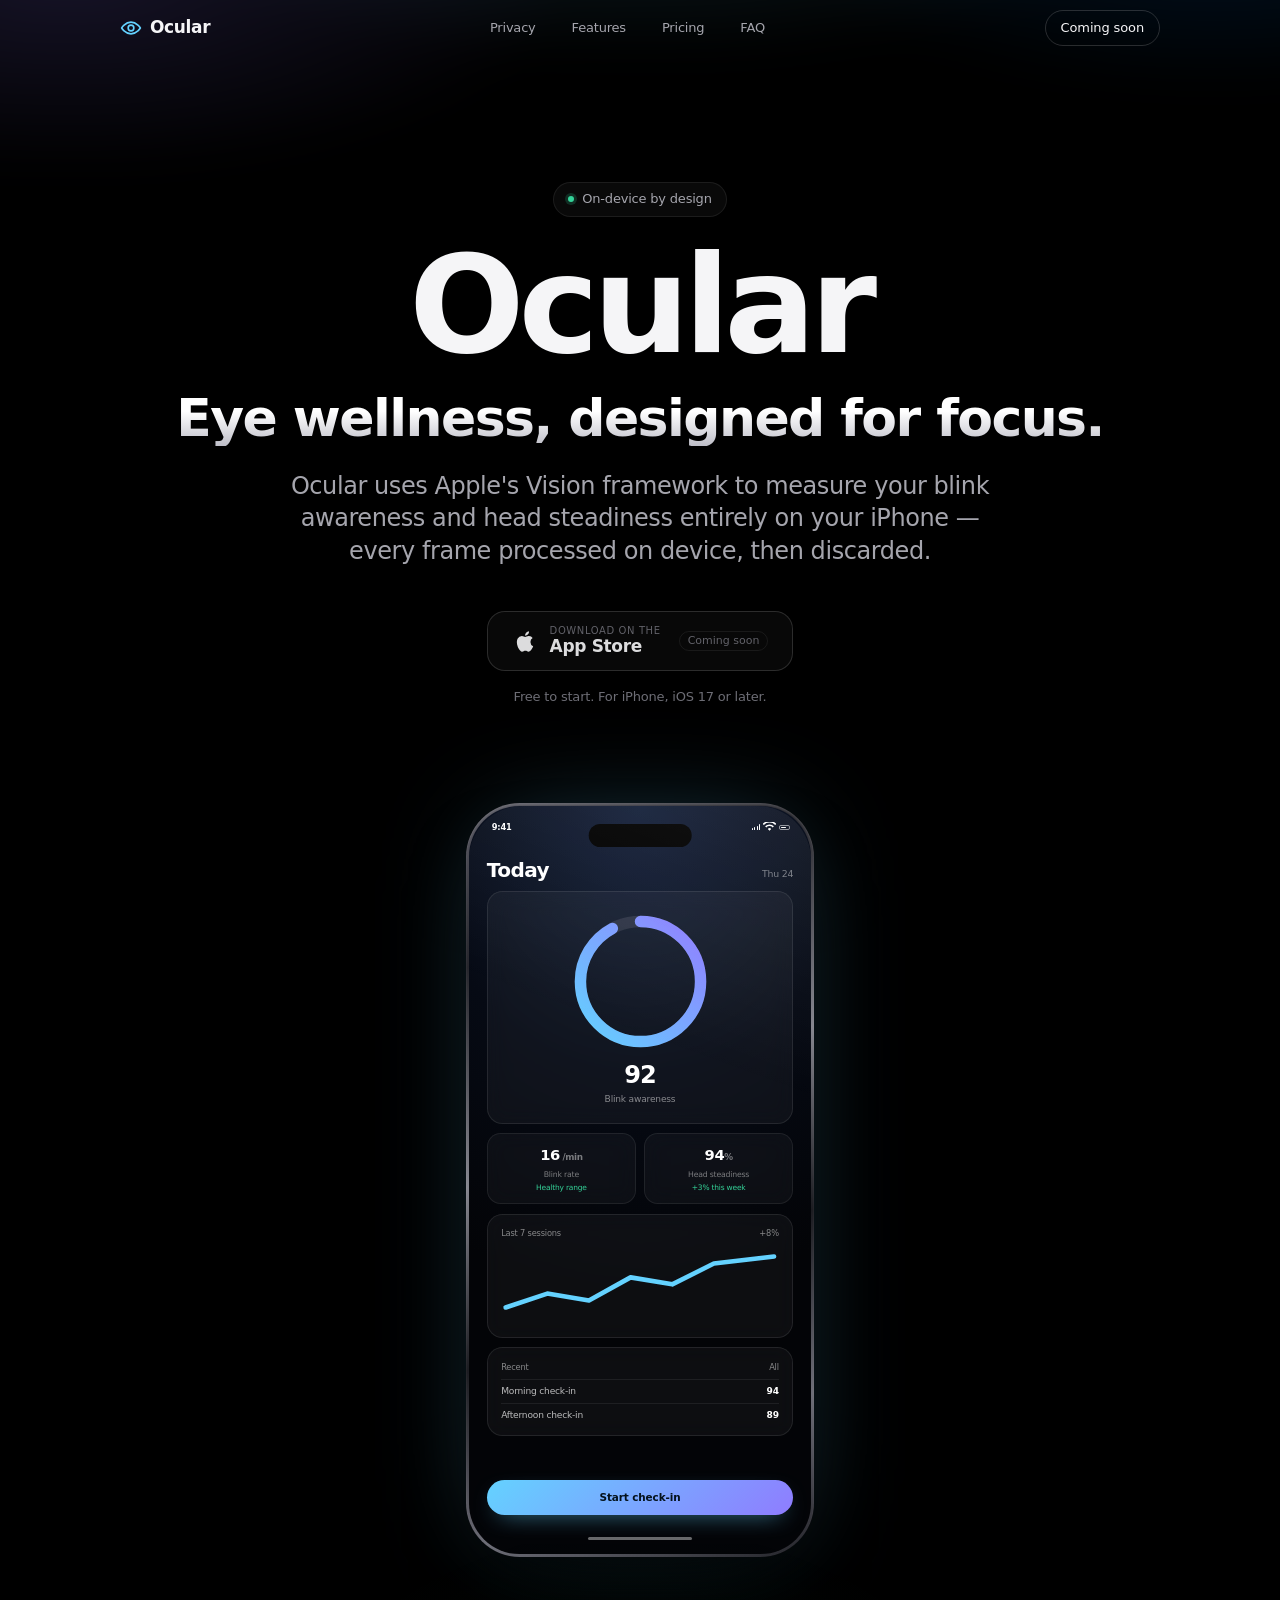
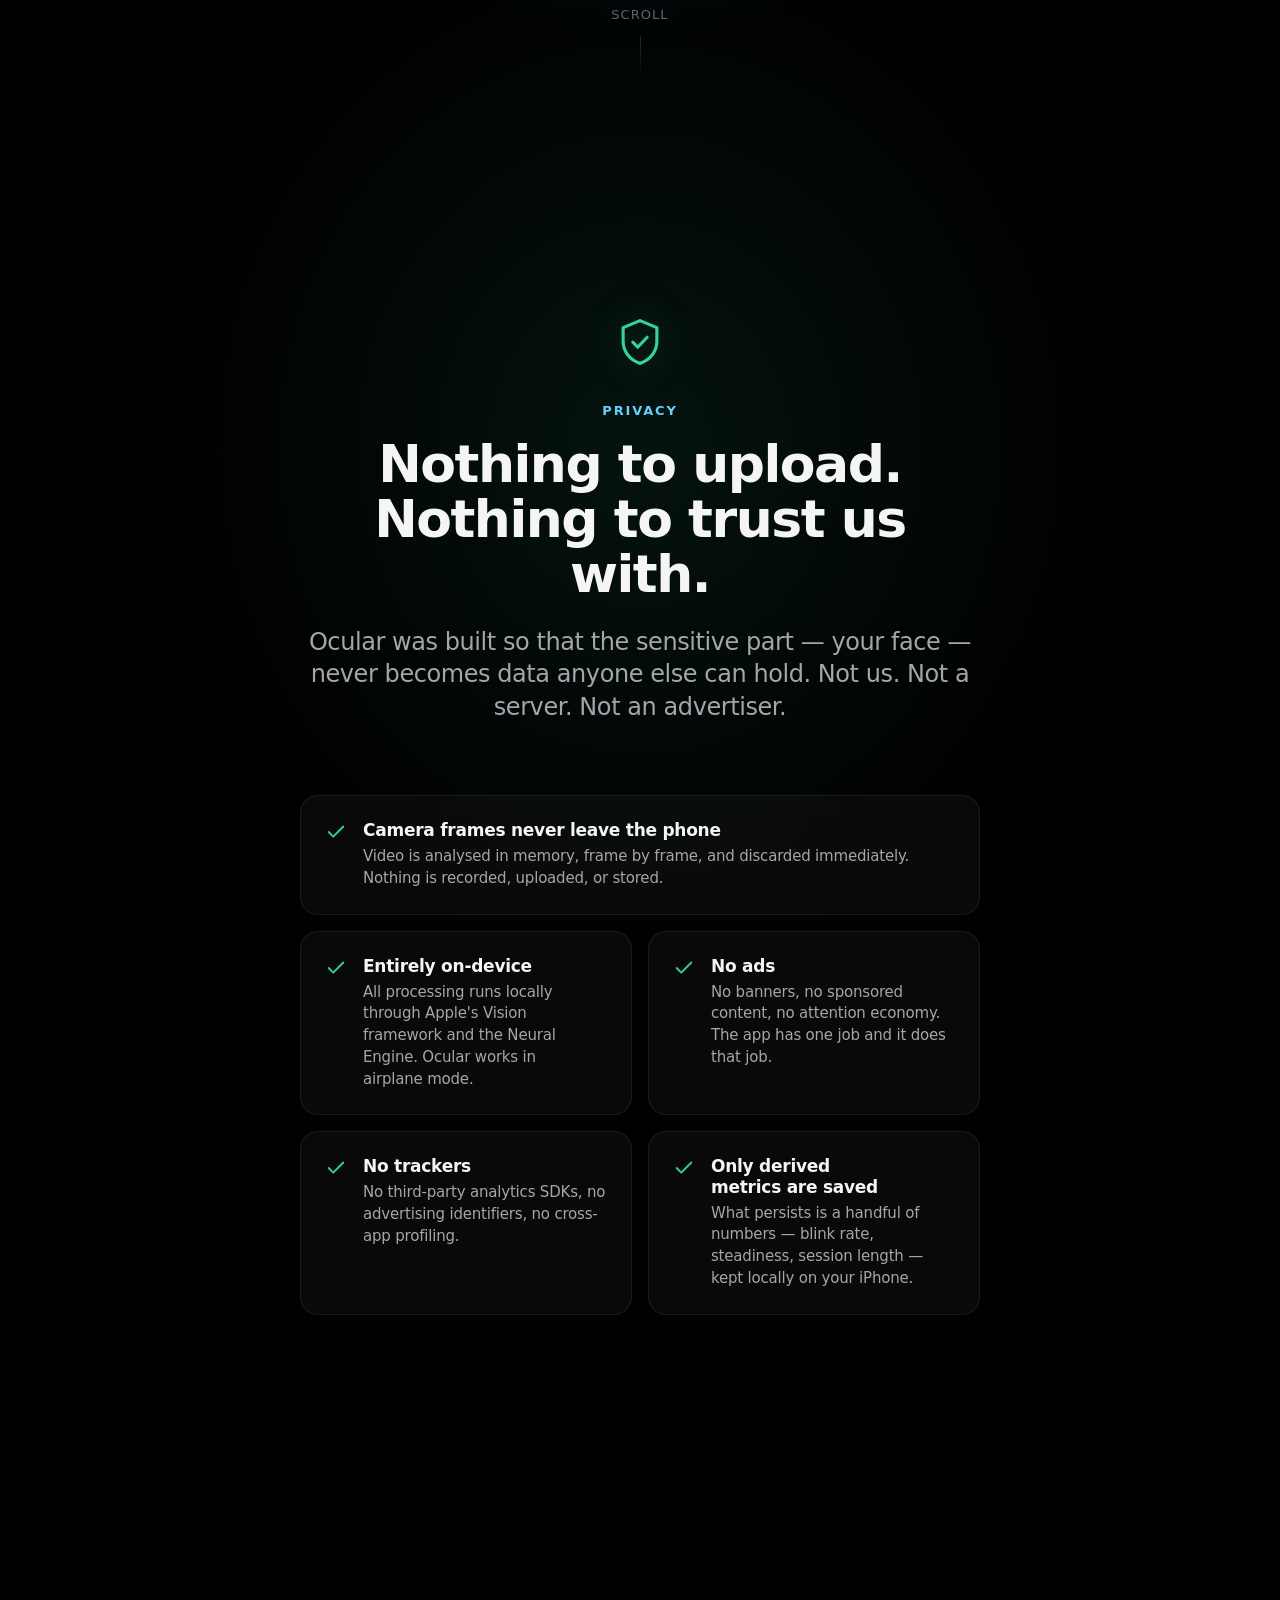
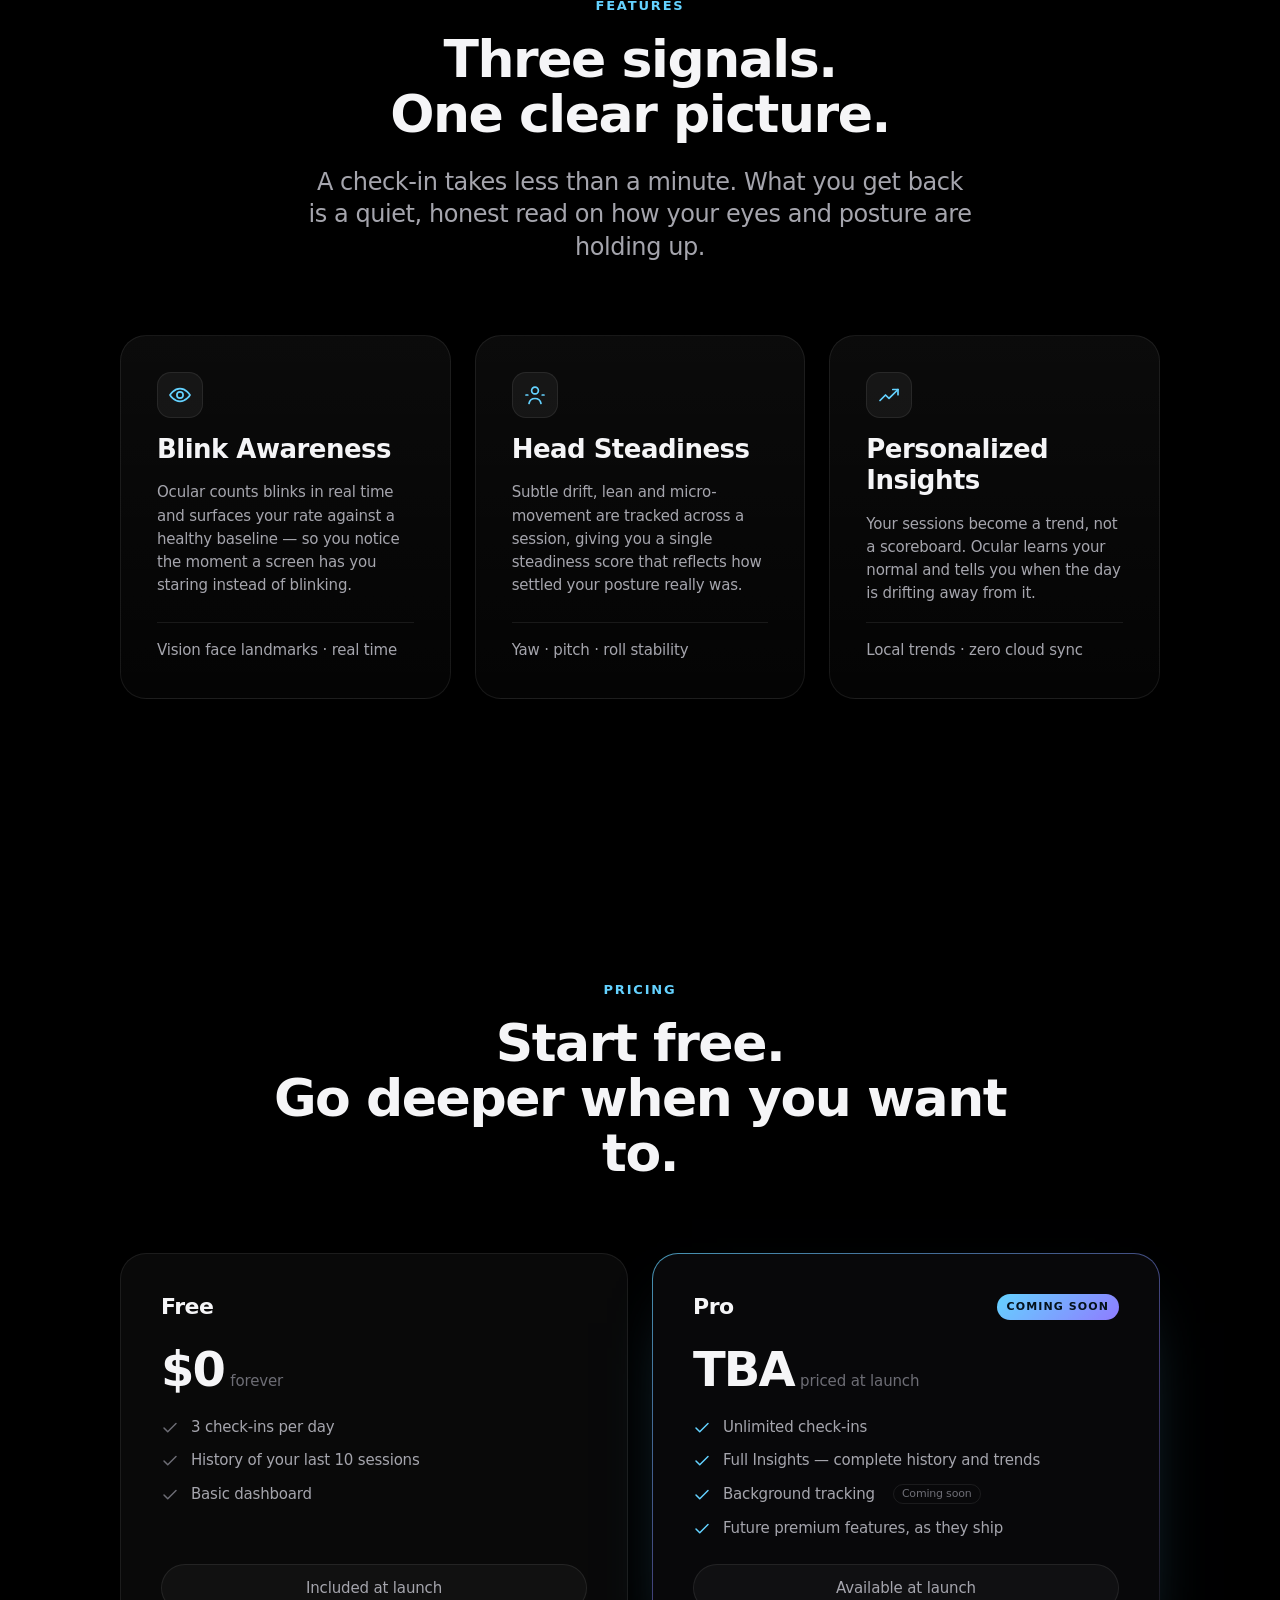
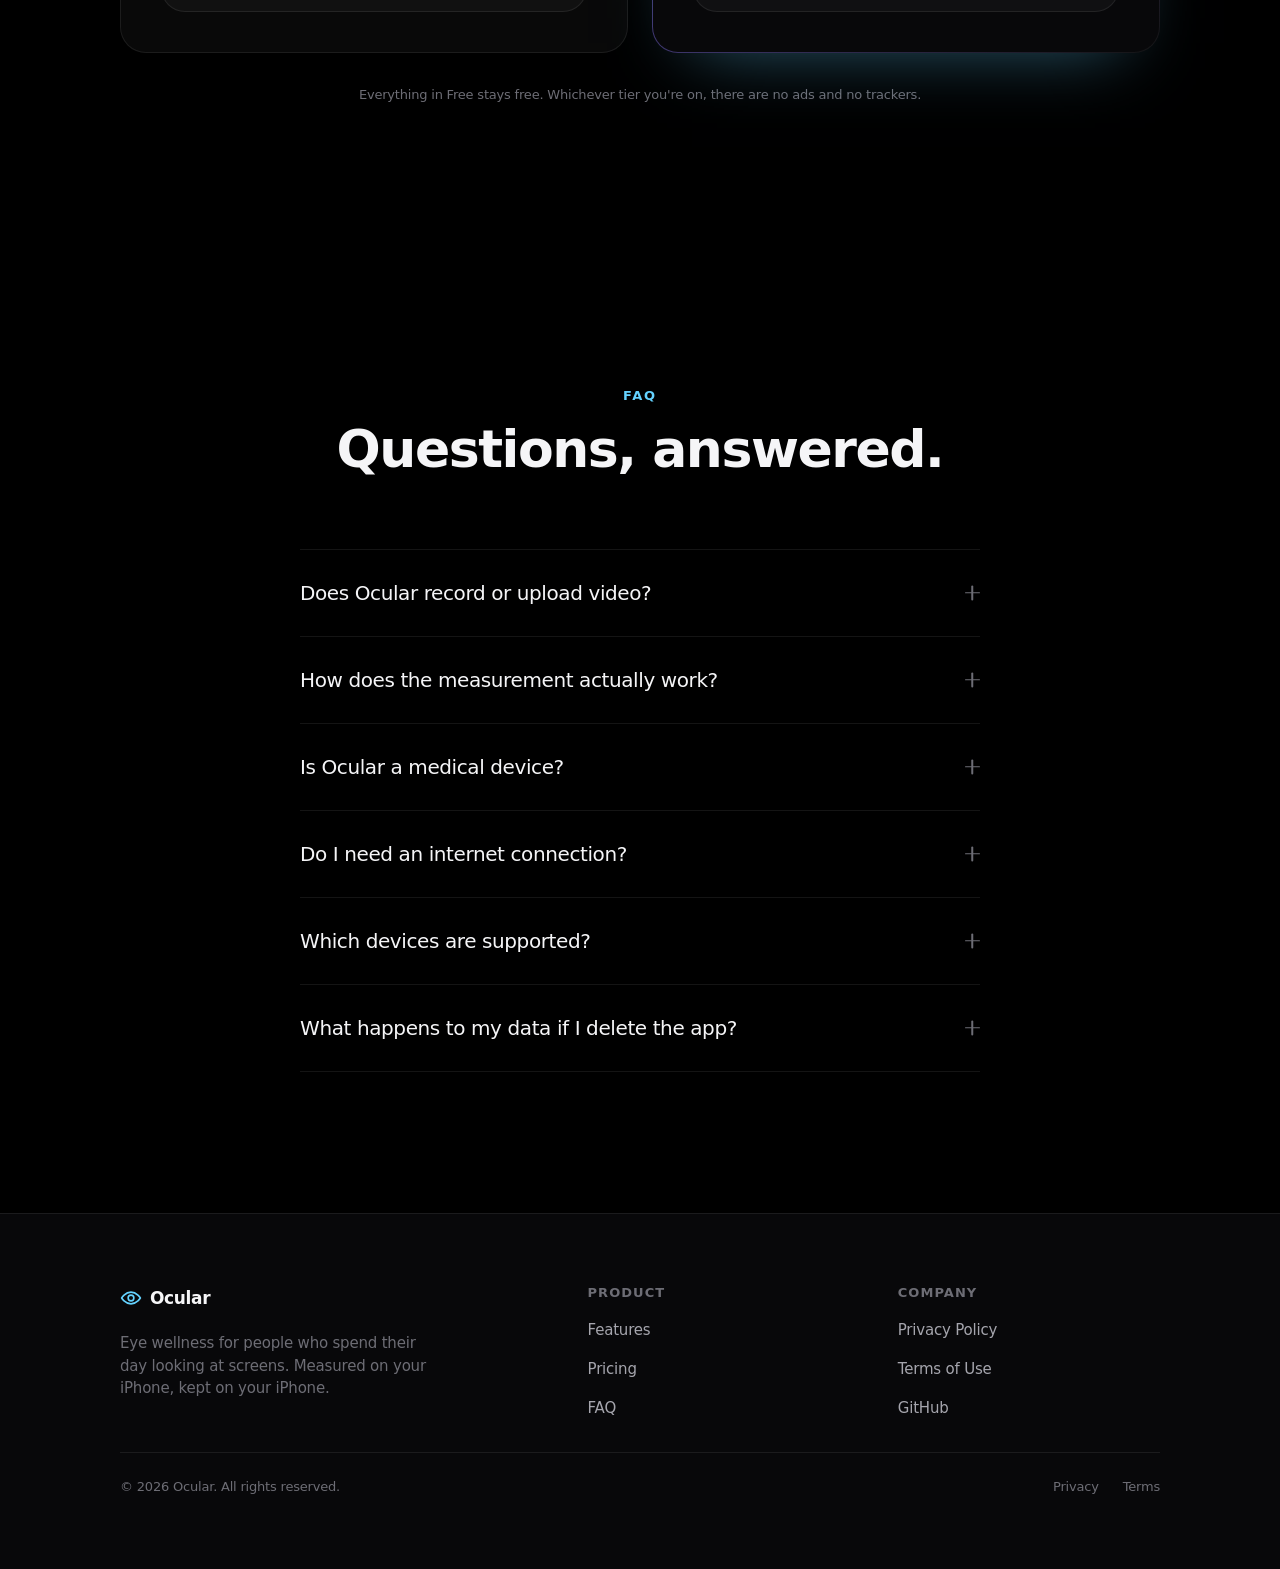
==== index.html @ cd2968af "Complete landing page" ====
<!DOCTYPE html>
<html lang="en">
<head>
<meta charset="utf-8">
<meta name="viewport" content="width=device-width, initial-scale=1, viewport-fit=cover">
<title>Ocular — Eye wellness, designed for focus.</title>
<meta name="description" content="Ocular measures blink awareness and head steadiness entirely on your iPhone using Apple's Vision framework. Camera frames never leave your device.">
<meta name="theme-color" content="#000000">
<meta name="color-scheme" content="dark">
<meta name="robots" content="index, follow">
<link rel="canonical" href="https://ocular.app/">
<link rel="icon" href="data:image/svg+xml,%3Csvg xmlns='http://www.w3.org/2000/svg' viewBox='0 0 24 24' fill='none' stroke='%2364d2ff' stroke-width='2' stroke-linecap='round' stroke-linejoin='round'%3E%3Cpath d='M1.8 12S5.4 5.6 12 5.6 22.2 12 22.2 12 18.6 18.4 12 18.4 1.8 12 1.8 12Z'/%3E%3Ccircle cx='12' cy='12' r='3.1'/%3E%3C/svg%3E">
<link rel="apple-touch-icon" href="favicon.png">

<!-- Open Graph -->
<meta property="og:type" content="website">
<meta property="og:site_name" content="Ocular">
<meta property="og:url" content="https://ocular.app/">
<meta property="og:title" content="Ocular — Eye wellness, designed for focus.">
<meta property="og:description" content="Blink awareness and head steadiness, measured entirely on-device with Apple's Vision framework.">
<meta property="og:image" content="https://ocular.app/og.png">
<meta property="og:image:alt" content="Ocular for iPhone">
<meta property="og:locale" content="en_US">

<!-- Twitter -->
<meta name="twitter:card" content="summary_large_image">
<meta name="twitter:title" content="Ocular — Eye wellness, designed for focus.">
<meta name="twitter:description" content="Blink awareness and head steadiness, measured entirely on-device with Apple's Vision framework.">
<meta name="twitter:image" content="https://ocular.app/og.png">

<link rel="stylesheet" href="styles.css">
<script>document.documentElement.className = "js";</script>

<script type="application/ld+json">
{
  "@context": "https://schema.org",
  "@type": "SoftwareApplication",
  "name": "Ocular",
  "applicationCategory": "HealthApplication",
  "operatingSystem": "iOS",
  "description": "Ocular measures blink awareness and head steadiness entirely on-device using Apple's Vision framework.",
  "url": "https://ocular.app/",
  "offers": {
    "@type": "Offer",
    "price": "0",
    "priceCurrency": "USD"
  }
}
</script>
</head>

<body>
<a class="skip-link" href="#main">Skip to content</a>

<header class="nav" id="nav">
  <div class="container">
    <div class="nav__inner">
      <a class="brand" href="/" aria-label="Ocular — home">
        <svg class="brand__mark" viewBox="0 0 24 24" fill="none" stroke="currentColor" stroke-width="1.8" stroke-linecap="round" stroke-linejoin="round" aria-hidden="true">
          <path d="M1.8 12S5.4 5.6 12 5.6 22.2 12 22.2 12 18.6 18.4 12 18.4 1.8 12 1.8 12Z"/>
          <circle cx="12" cy="12" r="3.1"/>
        </svg>
        Ocular
      </a>

      <nav class="nav__links" aria-label="Primary">
        <a class="nav__link" href="#privacy">Privacy</a>
        <a class="nav__link" href="#features">Features</a>
        <a class="nav__link" href="#pricing">Pricing</a>
        <a class="nav__link" href="#faq">FAQ</a>
      </nav>

      <a class="btn btn--small btn--ghost nav__cta" href="#download">Coming soon</a>

      <button class="nav__toggle" id="navToggle" type="button" aria-expanded="false" aria-controls="navSheet" aria-label="Menu">
        <span></span>
        <span></span>
      </button>
    </div>
  </div>

  <div class="nav__sheet" id="navSheet">
    <div class="nav__sheet-inner">
      <div class="container">
        <ul>
          <li><a href="#privacy">Privacy</a></li>
          <li><a href="#features">Features</a></li>
          <li><a href="#pricing">Pricing</a></li>
          <li><a href="#faq">FAQ</a></li>
        </ul>
      </div>
    </div>
  </div>
</header>

<main id="main">

  <!-- ============================ Hero ============================ -->
  <section class="hero" aria-labelledby="hero-title">
    <div class="hero__glow" aria-hidden="true"></div>
    <div class="container">
      <p class="badge reveal">
        <span class="badge__dot" aria-hidden="true"></span>
        On-device by design
      </p>

      <h1 class="hero__title reveal" id="hero-title" style="--delay:60ms">Ocular</h1>

      <p class="hero__subtitle reveal" style="--delay:120ms">Eye wellness, designed for focus.</p>

      <p class="lead hero__copy reveal" style="--delay:180ms">
        Ocular uses Apple's Vision framework to measure your blink awareness and head
        steadiness entirely on your iPhone — every frame processed on device, then discarded.
      </p>

      <div class="hero__actions reveal" id="download" style="--delay:240ms">
        <button class="appstore" type="button" disabled>
          <svg viewBox="0 0 24 24" fill="currentColor" aria-hidden="true">
            <path d="M17.05 12.72a4.19 4.19 0 0 1 2-3.52 4.3 4.3 0 0 0-3.39-1.83c-1.43-.15-2.8.85-3.53.85s-1.85-.83-3.05-.81a4.51 4.51 0 0 0-3.8 2.32C3.63 12.6 4.85 17 6.44 19.4c.78 1.18 1.7 2.5 2.91 2.46s1.61-.76 3.02-.76 1.81.76 3.05.73 2.06-1.19 2.83-2.38a10.4 10.4 0 0 0 1.28-2.63 4.06 4.06 0 0 1-2.48-3.72ZM14.8 5.86A4.13 4.13 0 0 0 15.75 3a4.2 4.2 0 0 0-2.75 1.42 3.92 3.92 0 0 0-.98 2.78 3.47 3.47 0 0 0 2.78-1.34Z"/>
          </svg>
          <span class="appstore__text">
            <small>Download on the</small>
            <strong>App Store</strong>
          </span>
          <span class="soon">Coming soon</span>
        </button>
        <p class="cta-note">Free to start. For iPhone, iOS 17 or later.</p>
      </div>

      <div class="hero__device reveal" style="--delay:300ms">
        <!-- iPhone mockup placeholder — replace with a real screenshot when available -->
        <div class="phone" id="phone" role="img" aria-label="Ocular app preview: a Today screen showing a blink awareness score of 92, 16 blinks per minute, 94 percent head steadiness, and a session trend chart.">
          <div class="phone__screen">
            <div class="phone__island" aria-hidden="true"></div>

            <div class="phone__status" aria-hidden="true">
              <span>9:41</span>
              <span class="phone__status-icons">
                <span class="phone__bars"><i></i><i></i><i></i><i></i></span>
                <svg width="13" height="10" viewBox="0 0 16 12" fill="#fff"><path d="M8 10.5 5.9 8.4a3 3 0 0 1 4.2 0L8 10.5Zm-4-4-1.4-1.4a7.6 7.6 0 0 1 10.8 0L12 6.5a5.6 5.6 0 0 0-8 0ZM1 3.5-.4 2.1a11.6 11.6 0 0 1 16.8 0L15 3.5a9.6 9.6 0 0 0-14 0Z"/></svg>
                <span class="phone__battery"><i></i></span>
              </span>
            </div>

            <div class="phone__app">
              <div class="phone__greeting">
                <h3>Today</h3>
                <span>Thu 24</span>
              </div>

              <div class="phone__card phone__ring">
                <svg viewBox="0 0 100 100" aria-hidden="true">
                  <defs>
                    <linearGradient id="ocularRing" x1="0" y1="0" x2="1" y2="1">
                      <stop offset="0%" stop-color="#64d2ff"/>
                      <stop offset="100%" stop-color="#8f7cff"/>
                    </linearGradient>
                  </defs>
                  <circle class="phone__ring-track" cx="50" cy="50" r="42"/>
                  <circle class="phone__ring-value" cx="50" cy="50" r="42"/>
                </svg>
                <span class="phone__ring-label">
                  <strong>92</strong>
                  <span>Blink awareness</span>
                </span>
              </div>

              <div class="phone__stats">
                <div class="phone__card phone__stat">
                  <b>16<span style="font-size:.6em"> /min</span></b>
                  <span>Blink rate</span>
                  <i>Healthy range</i>
                </div>
                <div class="phone__card phone__stat">
                  <b>94<span style="font-size:.6em">%</span></b>
                  <span>Head steadiness</span>
                  <i>+3% this week</i>
                </div>
              </div>

              <div class="phone__card phone__wave">
                <div class="phone__wave-head">
                  <span>Last 7 sessions</span>
                  <span>+8%</span>
                </div>
                <svg viewBox="0 0 120 34" aria-hidden="true">
                  <path pathLength="100" d="M2 27 L20 21 L38 24 L56 14 L74 17 L92 8 L118 5"/>
                </svg>
              </div>

              <div class="phone__card phone__sessions">
                <div class="phone__wave-head">
                  <span>Recent</span>
                  <span>All</span>
                </div>
                <div class="phone__row"><span>Morning check-in</span><b>94</b></div>
                <div class="phone__row"><span>Afternoon check-in</span><b>89</b></div>
              </div>

              <span class="phone__cta">Start check-in</span>
              <div class="phone__home" aria-hidden="true"></div>
            </div>
          </div>
        </div>
      </div>

      <p class="scroll-cue reveal" aria-hidden="true">Scroll<span></span></p>
    </div>
  </section>

  <!-- ============================ Privacy ============================ -->
  <section class="section privacy" id="privacy" aria-labelledby="privacy-title">
    <div class="container container--narrow">
      <div class="section__head section__head--center">
        <svg class="privacy__shield reveal" viewBox="0 0 24 24" fill="none" stroke="currentColor" stroke-width="1.4" stroke-linecap="round" stroke-linejoin="round" aria-hidden="true">
          <path d="M12 2.5 4.5 5.6v6.1c0 4.6 3.1 8.4 7.5 9.8 4.4-1.4 7.5-5.2 7.5-9.8V5.6L12 2.5Z"/>
          <path d="m8.8 12.1 2.2 2.2 4.2-4.4"/>
        </svg>
        <span class="eyebrow reveal">Privacy</span>
        <h2 id="privacy-title" class="reveal" style="--delay:60ms">Nothing to upload.<br>Nothing to trust us with.</h2>
        <p class="lead reveal" style="--delay:120ms">
          Ocular was built so that the sensitive part — your face — never becomes data
          anyone else can hold. Not us. Not a server. Not an advertiser.
        </p>
      </div>

      <ul class="privacy__list">
        <li class="privacy__item reveal">
          <svg class="privacy__check" viewBox="0 0 24 24" fill="none" stroke="currentColor" stroke-width="2" stroke-linecap="round" stroke-linejoin="round" aria-hidden="true"><path d="M20 6 9 17l-5-5"/></svg>
          <div>
            <h3>Camera frames never leave the phone</h3>
            <p>Video is analysed in memory, frame by frame, and discarded immediately. Nothing is recorded, uploaded, or stored.</p>
          </div>
        </li>
        <li class="privacy__item reveal" style="--delay:60ms">
          <svg class="privacy__check" viewBox="0 0 24 24" fill="none" stroke="currentColor" stroke-width="2" stroke-linecap="round" stroke-linejoin="round" aria-hidden="true"><path d="M20 6 9 17l-5-5"/></svg>
          <div>
            <h3>Entirely on-device</h3>
            <p>All processing runs locally through Apple's Vision framework and the Neural Engine. Ocular works in airplane mode.</p>
          </div>
        </li>
        <li class="privacy__item reveal" style="--delay:120ms">
          <svg class="privacy__check" viewBox="0 0 24 24" fill="none" stroke="currentColor" stroke-width="2" stroke-linecap="round" stroke-linejoin="round" aria-hidden="true"><path d="M20 6 9 17l-5-5"/></svg>
          <div>
            <h3>No ads</h3>
            <p>No banners, no sponsored content, no attention economy. The app has one job and it does that job.</p>
          </div>
        </li>
        <li class="privacy__item reveal" style="--delay:180ms">
          <svg class="privacy__check" viewBox="0 0 24 24" fill="none" stroke="currentColor" stroke-width="2" stroke-linecap="round" stroke-linejoin="round" aria-hidden="true"><path d="M20 6 9 17l-5-5"/></svg>
          <div>
            <h3>No trackers</h3>
            <p>No third-party analytics SDKs, no advertising identifiers, no cross-app profiling.</p>
          </div>
        </li>
        <li class="privacy__item reveal" style="--delay:240ms">
          <svg class="privacy__check" viewBox="0 0 24 24" fill="none" stroke="currentColor" stroke-width="2" stroke-linecap="round" stroke-linejoin="round" aria-hidden="true"><path d="M20 6 9 17l-5-5"/></svg>
          <div>
            <h3>Only derived metrics are saved</h3>
            <p>What persists is a handful of numbers — blink rate, steadiness, session length — kept locally on your iPhone.</p>
          </div>
        </li>
      </ul>
    </div>
  </section>

  <!-- ============================ Features ============================ -->
  <section class="section" id="features" aria-labelledby="features-title">
    <div class="container">
      <div class="section__head section__head--center">
        <span class="eyebrow reveal">Features</span>
        <h2 id="features-title" class="reveal" style="--delay:60ms">Three signals.<br>One clear picture.</h2>
        <p class="lead reveal" style="--delay:120ms">
          A check-in takes less than a minute. What you get back is a quiet, honest read
          on how your eyes and posture are holding up.
        </p>
      </div>

      <div class="features__grid">
        <article class="card reveal">
          <div class="card__icon" aria-hidden="true">
            <svg viewBox="0 0 24 24" fill="none" stroke="currentColor" stroke-width="1.7" stroke-linecap="round" stroke-linejoin="round">
              <path d="M2 12s3.6-6.4 10-6.4S22 12 22 12s-3.6 6.4-10 6.4S2 12 2 12Z"/>
              <circle cx="12" cy="12" r="3.1"/>
            </svg>
          </div>
          <h3>Blink Awareness</h3>
          <p>
            Ocular counts blinks in real time and surfaces your rate against a healthy
            baseline — so you notice the moment a screen has you staring instead of blinking.
          </p>
          <p class="card__meta">Vision face landmarks · real time</p>
        </article>

        <article class="card reveal" style="--delay:80ms">
          <div class="card__icon" aria-hidden="true">
            <svg viewBox="0 0 24 24" fill="none" stroke="currentColor" stroke-width="1.7" stroke-linecap="round" stroke-linejoin="round">
              <circle cx="12" cy="7.5" r="3.4"/>
              <path d="M6 20.5c.6-3.3 3-5 6-5s5.4 1.7 6 5"/>
              <path d="M3 12h1.8M19.2 12H21"/>
            </svg>
          </div>
          <h3>Head Steadiness</h3>
          <p>
            Subtle drift, lean and micro-movement are tracked across a session, giving you
            a single steadiness score that reflects how settled your posture really was.
          </p>
          <p class="card__meta">Yaw · pitch · roll stability</p>
        </article>

        <article class="card reveal" style="--delay:160ms">
          <div class="card__icon" aria-hidden="true">
            <svg viewBox="0 0 24 24" fill="none" stroke="currentColor" stroke-width="1.7" stroke-linecap="round" stroke-linejoin="round">
              <path d="M3 17.5 8.5 12l3.5 3.4L21 6.5"/>
              <path d="M15.8 6.5H21v5.2"/>
            </svg>
          </div>
          <h3>Personalized Insights</h3>
          <p>
            Your sessions become a trend, not a scoreboard. Ocular learns your normal and
            tells you when the day is drifting away from it.
          </p>
          <p class="card__meta">Local trends · zero cloud sync</p>
        </article>
      </div>
    </div>
  </section>

  <!-- ============================ Pricing ============================ -->
  <section class="section" id="pricing" aria-labelledby="pricing-title">
    <div class="container">
      <div class="section__head section__head--center">
        <span class="eyebrow reveal">Pricing</span>
        <h2 id="pricing-title" class="reveal" style="--delay:60ms">Start free.<br>Go deeper when you want to.</h2>
      </div>

      <div class="pricing__grid">
        <article class="plan reveal" aria-labelledby="plan-free">
          <div class="plan__head">
            <h3 class="plan__name" id="plan-free">Free</h3>
          </div>

          <p class="plan__price">$0 <span>forever</span></p>

          <ul class="plan__features">
            <li>
              <svg viewBox="0 0 24 24" fill="none" stroke="currentColor" stroke-width="2" stroke-linecap="round" stroke-linejoin="round" aria-hidden="true"><path d="M20 6 9 17l-5-5"/></svg>
              3 check-ins per day
            </li>
            <li>
              <svg viewBox="0 0 24 24" fill="none" stroke="currentColor" stroke-width="2" stroke-linecap="round" stroke-linejoin="round" aria-hidden="true"><path d="M20 6 9 17l-5-5"/></svg>
              History of your last 10 sessions
            </li>
            <li>
              <svg viewBox="0 0 24 24" fill="none" stroke="currentColor" stroke-width="2" stroke-linecap="round" stroke-linejoin="round" aria-hidden="true"><path d="M20 6 9 17l-5-5"/></svg>
              Basic dashboard
            </li>
          </ul>

          <p class="btn btn--muted">Included at launch</p>
        </article>

        <article class="plan plan--pro reveal" style="--delay:80ms" aria-labelledby="plan-pro">
          <div class="plan__head">
            <h3 class="plan__name" id="plan-pro">Pro</h3>
            <span class="plan__tag">Coming soon</span>
          </div>

          <p class="plan__price">TBA <span>priced at launch</span></p>

          <ul class="plan__features">
            <li>
              <svg viewBox="0 0 24 24" fill="none" stroke="currentColor" stroke-width="2" stroke-linecap="round" stroke-linejoin="round" aria-hidden="true"><path d="M20 6 9 17l-5-5"/></svg>
              Unlimited check-ins
            </li>
            <li>
              <svg viewBox="0 0 24 24" fill="none" stroke="currentColor" stroke-width="2" stroke-linecap="round" stroke-linejoin="round" aria-hidden="true"><path d="M20 6 9 17l-5-5"/></svg>
              Full Insights — complete history and trends
            </li>
            <li>
              <svg viewBox="0 0 24 24" fill="none" stroke="currentColor" stroke-width="2" stroke-linecap="round" stroke-linejoin="round" aria-hidden="true"><path d="M20 6 9 17l-5-5"/></svg>
              Background tracking <span class="soon">Coming soon</span>
            </li>
            <li>
              <svg viewBox="0 0 24 24" fill="none" stroke="currentColor" stroke-width="2" stroke-linecap="round" stroke-linejoin="round" aria-hidden="true"><path d="M20 6 9 17l-5-5"/></svg>
              Future premium features, as they ship
            </li>
          </ul>

          <p class="btn btn--muted">Available at launch</p>
        </article>
      </div>

      <p class="pricing__note">Everything in Free stays free. Whichever tier you're on, there are no ads and no trackers.</p>
    </div>
  </section>

  <!-- ============================ FAQ ============================ -->
  <section class="section" id="faq" aria-labelledby="faq-title">
    <div class="container container--narrow">
      <div class="section__head section__head--center">
        <span class="eyebrow reveal">FAQ</span>
        <h2 id="faq-title" class="reveal" style="--delay:60ms">Questions, answered.</h2>
      </div>

      <div class="faq__list" id="faq-list">
        <details class="faq__item reveal">
          <summary class="faq__q">
            Does Ocular record or upload video?
            <span class="faq__icon" aria-hidden="true"></span>
          </summary>
          <div class="faq__a"><div class="faq__a-inner">
            <p>No. Frames from the front camera are analysed in memory and released straight away. There is no recording, no upload, and no server that could receive one. Only derived numbers — like blink rate and steadiness — are written to your device.</p>
          </div></div>
        </details>

        <details class="faq__item reveal">
          <summary class="faq__q">
            How does the measurement actually work?
            <span class="faq__icon" aria-hidden="true"></span>
          </summary>
          <div class="faq__a"><div class="faq__a-inner">
            <p>Ocular uses Apple's Vision framework to detect face landmarks and head pose on-device. Eyelid geometry over time gives blink events; yaw, pitch and roll variance over the session gives head steadiness. Everything runs on the Neural Engine, so it's fast and battery-friendly.</p>
          </div></div>
        </details>

        <details class="faq__item reveal">
          <summary class="faq__q">
            Is Ocular a medical device?
            <span class="faq__icon" aria-hidden="true"></span>
          </summary>
          <div class="faq__a"><div class="faq__a-inner">
            <p>No. Ocular is a wellness app for general awareness of screen habits. It doesn't diagnose, treat, or prevent any condition. If your eyes hurt, your vision changes, or symptoms persist, please talk to an eye care professional.</p>
          </div></div>
        </details>

        <details class="faq__item reveal">
          <summary class="faq__q">
            Do I need an internet connection?
            <span class="faq__icon" aria-hidden="true"></span>
          </summary>
          <div class="faq__a"><div class="faq__a-inner">
            <p>No. Because every measurement happens locally, Ocular is fully functional offline — including in airplane mode.</p>
          </div></div>
        </details>

        <details class="faq__item reveal">
          <summary class="faq__q">
            Which devices are supported?
            <span class="faq__icon" aria-hidden="true"></span>
          </summary>
          <div class="faq__a"><div class="faq__a-inner">
            <p>Ocular is designed for iPhone running iOS 17 or later, with a front-facing camera. We'll confirm the exact device list on the App Store listing at launch.</p>
          </div></div>
        </details>

        <details class="faq__item reveal">
          <summary class="faq__q">
            What happens to my data if I delete the app?
            <span class="faq__icon" aria-hidden="true"></span>
          </summary>
          <div class="faq__a"><div class="faq__a-inner">
            <p>It's gone. Your sessions live in the app's local storage, so deleting Ocular removes them with it. You can also clear your history from inside the app at any time. See the <a href="privacy.html">Privacy Policy</a> for details.</p>
          </div></div>
        </details>
      </div>
    </div>
  </section>
</main>

<!-- ============================ Footer ============================ -->
<footer class="footer">
  <div class="container">
    <div class="footer__top">
      <div>
        <a class="brand" href="/" aria-label="Ocular — home">
          <svg class="brand__mark" viewBox="0 0 24 24" fill="none" stroke="currentColor" stroke-width="1.8" stroke-linecap="round" stroke-linejoin="round" aria-hidden="true">
            <path d="M1.8 12S5.4 5.6 12 5.6 22.2 12 22.2 12 18.6 18.4 12 18.4 1.8 12 1.8 12Z"/>
            <circle cx="12" cy="12" r="3.1"/>
          </svg>
          Ocular
        </a>
        <p class="footer__blurb">Eye wellness for people who spend their day looking at screens. Measured on your iPhone, kept on your iPhone.</p>
      </div>

      <div class="footer__col">
        <h2>Product</h2>
        <ul class="footer__links">
          <li><a href="#features">Features</a></li>
          <li><a href="#pricing">Pricing</a></li>
          <li><a href="#faq">FAQ</a></li>
        </ul>
      </div>

      <div class="footer__col">
        <h2>Company</h2>
        <ul class="footer__links">
          <li><a href="privacy.html">Privacy Policy</a></li>
          <li><a href="terms.html">Terms of Use</a></li>
          <li><a href="https://github.com/" rel="noopener noreferrer" target="_blank">GitHub</a></li>
        </ul>
      </div>
    </div>

    <div class="footer__bottom">
      <p>&copy; <span id="year">2026</span> Ocular. All rights reserved.</p>
      <p class="footer__legal">
        <a href="privacy.html">Privacy</a>
        <a href="terms.html">Terms</a>
      </p>
    </div>
  </div>
</footer>

<script>
(function () {
  "use strict";

  var reduceMotion = window.matchMedia("(prefers-reduced-motion: reduce)").matches;

  /* ---- Footer year ---- */
  var year = document.getElementById("year");
  if (year) year.textContent = new Date().getFullYear();

  /* ---- Sticky nav state ---- */
  var nav = document.getElementById("nav");
  var ticking = false;

  function onScroll() {
    if (ticking) return;
    ticking = true;
    requestAnimationFrame(function () {
      nav.classList.toggle("is-scrolled", window.scrollY > 8);
      ticking = false;
    });
  }

  window.addEventListener("scroll", onScroll, { passive: true });
  onScroll();

  /* ---- Mobile menu ---- */
  var toggle = document.getElementById("navToggle");
  var sheet = document.getElementById("navSheet");

  function closeMenu() {
    nav.classList.remove("is-open");
    toggle.setAttribute("aria-expanded", "false");
  }

  toggle.addEventListener("click", function () {
    var open = nav.classList.toggle("is-open");
    toggle.setAttribute("aria-expanded", String(open));
  });

  sheet.addEventListener("click", function (e) {
    if (e.target.closest("a")) closeMenu();
  });

  document.addEventListener("keydown", function (e) {
    if (e.key === "Escape" && nav.classList.contains("is-open")) {
      closeMenu();
      toggle.focus();
    }
  });

  /* ---- Scroll reveal ---- */
  var revealables = document.querySelectorAll(".reveal");

  if (!("IntersectionObserver" in window) || reduceMotion) {
    revealables.forEach(function (el) { el.classList.add("is-visible"); });
  } else {
    var observer = new IntersectionObserver(function (entries) {
      entries.forEach(function (entry) {
        if (!entry.isIntersecting) return;
        entry.target.classList.add("is-visible");
        observer.unobserve(entry.target);
      });
    }, { rootMargin: "0px 0px -8% 0px", threshold: 0.12 });

    revealables.forEach(function (el) { observer.observe(el); });
  }

  /* ---- Card cursor spotlight (fine pointers only) ---- */
  if (window.matchMedia("(hover: hover) and (pointer: fine)").matches) {
    document.querySelectorAll(".card").forEach(function (card) {
      card.addEventListener("pointermove", function (e) {
        var r = card.getBoundingClientRect();
        card.style.setProperty("--mx", (e.clientX - r.left) + "px");
        card.style.setProperty("--my", (e.clientY - r.top) + "px");
      });
    });
  }

  /* ---- Animated FAQ accordion (keeps native <details> semantics) ---- */
  document.querySelectorAll(".faq__item").forEach(function (item) {
    var summary = item.querySelector(".faq__q");

    summary.addEventListener("click", function (e) {
      if (!item.open || reduceMotion) return;

      // Delay the close so the height transition can play out.
      e.preventDefault();
      item.classList.add("is-closing");

      var panel = item.querySelector(".faq__a");
      var done = function () {
        item.open = false;
        item.classList.remove("is-closing");
        panel.removeEventListener("transitionend", done);
      };

      panel.addEventListener("transitionend", done);
      setTimeout(done, 500); // fallback if transitionend never fires
    });
  });

  /* ---- Gentle hero parallax on the device ---- */
  var phone = document.getElementById("phone");

  if (phone && !reduceMotion && window.matchMedia("(min-width: 800px)").matches) {
    var raf = false;
    window.addEventListener("scroll", function () {
      if (raf) return;
      raf = true;
      requestAnimationFrame(function () {
        var offset = Math.min(window.scrollY * 0.06, 40);
        phone.style.setProperty("--float", -offset + "px");
        raf = false;
      });
    }, { passive: true });
  }
})();
</script>
</body>
</html>
---- styles.css ----
/* ==========================================================================
   Ocular — Design System
   Dark-mode only. No frameworks. No build step.
   ========================================================================== */

/* --------------------------------------------------------------------------
   1. Tokens
   -------------------------------------------------------------------------- */

:root {
  /* Palette */
  --bg: #000000;
  --bg-elev: #08080a;
  --bg-elev-2: #0e0e11;

  --surface: rgba(255, 255, 255, 0.035);
  --surface-hover: rgba(255, 255, 255, 0.06);
  --hairline: rgba(255, 255, 255, 0.08);
  --hairline-strong: rgba(255, 255, 255, 0.16);

  --text: #f5f5f7;
  --text-secondary: #a5a5ad;
  --text-tertiary: #6d6d75;

  --accent: #64d2ff;
  --accent-deep: #0a84ff;
  --violet: #8f7cff;
  --mint: #34d399;

  --gradient-brand: linear-gradient(135deg, var(--accent) 0%, var(--violet) 100%);

  /* Type */
  --font-sans: -apple-system, BlinkMacSystemFont, "SF Pro Display", "SF Pro Text",
    "Helvetica Neue", "Segoe UI", Roboto, Inter, system-ui, sans-serif;

  --fs-display: clamp(3.5rem, 15vw, 8.5rem);
  --fs-h1: clamp(2.25rem, 7vw, 4.25rem);
  --fs-h2: clamp(1.875rem, 5.2vw, 3.25rem);
  --fs-h3: clamp(1.25rem, 2.6vw, 1.625rem);
  --fs-lead: clamp(1.0625rem, 2.4vw, 1.5rem);
  --fs-body: clamp(1rem, 1.6vw, 1.125rem);
  --fs-small: 0.9375rem;
  --fs-micro: 0.8125rem;

  /* Space */
  --space-2: 0.5rem;
  --space-3: 0.75rem;
  --space-4: 1rem;
  --space-6: 1.5rem;
  --space-8: 2rem;
  --space-12: 3rem;
  --section-y: clamp(5rem, 11vw, 9rem);

  /* Shape */
  --radius-sm: 12px;
  --radius-md: 18px;
  --radius-lg: 26px;
  --radius-pill: 999px;

  /* Motion */
  --ease-out: cubic-bezier(0.16, 1, 0.3, 1);
  --ease-in-out: cubic-bezier(0.65, 0, 0.35, 1);
  --dur-fast: 200ms;
  --dur: 380ms;
  --dur-slow: 900ms;

  /* Layout */
  --container: 1120px;
  --container-narrow: 760px;
  --nav-h: 56px;

  color-scheme: dark;
}

/* --------------------------------------------------------------------------
   2. Reset & base
   -------------------------------------------------------------------------- */

*,
*::before,
*::after {
  box-sizing: border-box;
}

* {
  margin: 0;
}

html {
  -webkit-text-size-adjust: 100%;
  scroll-behavior: smooth;
  scroll-padding-top: calc(var(--nav-h) + 1.5rem);
}

body {
  background-color: var(--bg);
  color: var(--text);
  font-family: var(--font-sans);
  font-size: var(--fs-body);
  line-height: 1.5;
  letter-spacing: -0.011em;
  -webkit-font-smoothing: antialiased;
  -moz-osx-font-smoothing: grayscale;
  overflow-x: hidden;
  min-height: 100vh;
}

img,
svg,
video {
  display: block;
  max-width: 100%;
}

a {
  color: inherit;
  text-decoration: none;
}

button {
  font: inherit;
  color: inherit;
}

ul,
ol {
  list-style: none;
  padding: 0;
}

:focus-visible {
  outline: 2px solid var(--accent);
  outline-offset: 3px;
  border-radius: 4px;
}

::selection {
  background: rgba(100, 210, 255, 0.28);
  color: #fff;
}

.skip-link {
  position: absolute;
  top: 0;
  left: 50%;
  transform: translate(-50%, -140%);
  z-index: 200;
  padding: 0.75rem 1.25rem;
  background: var(--bg-elev-2);
  border: 1px solid var(--hairline-strong);
  border-radius: 0 0 var(--radius-sm) var(--radius-sm);
  font-size: var(--fs-small);
  transition: transform var(--dur) var(--ease-out);
}

.skip-link:focus-visible {
  transform: translate(-50%, 0);
}

/* --------------------------------------------------------------------------
   3. Typography
   -------------------------------------------------------------------------- */

h1,
h2,
h3,
h4 {
  font-weight: 600;
  line-height: 1.06;
  letter-spacing: -0.028em;
  text-wrap: balance;
}

h1 {
  font-size: var(--fs-h1);
}

h2 {
  font-size: var(--fs-h2);
}

h3 {
  font-size: var(--fs-h3);
  line-height: 1.2;
  letter-spacing: -0.02em;
}

p {
  text-wrap: pretty;
}

.eyebrow {
  display: block;
  font-size: var(--fs-micro);
  font-weight: 600;
  letter-spacing: 0.14em;
  text-transform: uppercase;
  color: var(--accent);
  margin-bottom: var(--space-4);
}

.lead {
  font-size: var(--fs-lead);
  line-height: 1.35;
  letter-spacing: -0.018em;
  color: var(--text-secondary);
  font-weight: 400;
}

/* --------------------------------------------------------------------------
   4. Layout
   -------------------------------------------------------------------------- */

.container {
  width: 100%;
  max-width: var(--container);
  margin-inline: auto;
  padding-inline: clamp(1.25rem, 5vw, 2.5rem);
}

.container--narrow {
  max-width: var(--container-narrow);
}

.section {
  padding-block: var(--section-y);
  position: relative;
}

/* `ch` is resolved against the block's own font-size, so headings get a
   rem-based bound and only the body copy is measured in characters. */
.section__head {
  max-width: 46rem;
  margin-bottom: clamp(2.5rem, 6vw, 4.5rem);
}

.section__head--center {
  margin-inline: auto;
  text-align: center;
}

.section__head p {
  margin-top: var(--space-6);
  max-width: 52ch;
}

.section__head--center p {
  margin-inline: auto;
}

/* --------------------------------------------------------------------------
   5. Navigation
   -------------------------------------------------------------------------- */

.nav {
  position: fixed;
  inset: 0 0 auto 0;
  z-index: 100;
  transition: background-color var(--dur) var(--ease-out),
    border-color var(--dur) var(--ease-out);
  border-bottom: 1px solid transparent;
}

.nav.is-scrolled,
.nav.is-open {
  background: rgba(8, 8, 10, 0.72);
  border-bottom-color: var(--hairline);
  -webkit-backdrop-filter: saturate(180%) blur(20px);
  backdrop-filter: saturate(180%) blur(20px);
}

.nav__inner {
  display: flex;
  align-items: center;
  justify-content: space-between;
  height: var(--nav-h);
  gap: var(--space-6);
}

.brand {
  display: inline-flex;
  align-items: center;
  gap: 0.5rem;
  font-size: 1.0625rem;
  font-weight: 600;
  letter-spacing: -0.02em;
  transition: opacity var(--dur-fast) var(--ease-out);
}

.brand:hover {
  opacity: 0.72;
}

.brand__mark {
  width: 22px;
  height: 22px;
  color: var(--accent);
  flex: none;
}

.nav__links {
  display: none;
  align-items: center;
  gap: clamp(1.25rem, 3vw, 2.25rem);
}

.nav__link {
  font-size: var(--fs-micro);
  color: var(--text-secondary);
  transition: color var(--dur-fast) var(--ease-out);
}

.nav__link:hover {
  color: var(--text);
}

/* Scoped so it outranks `.btn { display: inline-flex }` further down. */
.nav__inner .nav__cta {
  display: none;
}

/* Mobile menu */
.nav__toggle {
  display: inline-flex;
  flex-direction: column;
  justify-content: center;
  gap: 5px;
  width: 40px;
  height: 40px;
  margin-right: -9px;
  padding: 0 9px;
  background: none;
  border: 0;
  cursor: pointer;
}

.nav__toggle span {
  display: block;
  height: 1.5px;
  width: 100%;
  background: var(--text);
  border-radius: 2px;
  transition: transform var(--dur) var(--ease-out);
}

.nav.is-open .nav__toggle span:first-child {
  transform: translateY(3.25px) rotate(45deg);
}

.nav.is-open .nav__toggle span:last-child {
  transform: translateY(-3.25px) rotate(-45deg);
}

.nav__sheet {
  position: absolute;
  inset: var(--nav-h) 0 auto 0;
  background: rgba(8, 8, 10, 0.9);
  -webkit-backdrop-filter: saturate(180%) blur(20px);
  backdrop-filter: saturate(180%) blur(20px);
  border-bottom: 1px solid var(--hairline);
  display: grid;
  grid-template-rows: 0fr;
  opacity: 0;
  visibility: hidden;
  transition: grid-template-rows var(--dur) var(--ease-out),
    opacity var(--dur-fast) var(--ease-out), visibility var(--dur);
}

.nav.is-open .nav__sheet {
  grid-template-rows: 1fr;
  opacity: 1;
  visibility: visible;
}

.nav__sheet-inner {
  min-height: 0;
  overflow: hidden;
}

.nav__sheet ul {
  display: flex;
  flex-direction: column;
  padding: var(--space-2) 0 var(--space-6);
}

.nav__sheet a {
  display: block;
  padding: 0.9rem 0;
  font-size: 1.125rem;
  letter-spacing: -0.02em;
  border-bottom: 1px solid var(--hairline);
  color: var(--text-secondary);
  transition: color var(--dur-fast) var(--ease-out);
}

.nav__sheet a:hover {
  color: var(--text);
}

@media (min-width: 800px) {
  .nav__links,
  .nav__inner .nav__cta {
    display: inline-flex;
  }

  .nav__toggle,
  .nav__sheet {
    display: none;
  }
}

/* --------------------------------------------------------------------------
   6. Buttons
   -------------------------------------------------------------------------- */

.btn {
  --btn-bg: var(--text);
  --btn-fg: #000;
  display: inline-flex;
  align-items: center;
  justify-content: center;
  gap: 0.5rem;
  padding: 0.75rem 1.5rem;
  background: var(--btn-bg);
  color: var(--btn-fg);
  border: 1px solid transparent;
  border-radius: var(--radius-pill);
  font-size: var(--fs-small);
  font-weight: 500;
  letter-spacing: -0.01em;
  cursor: pointer;
  white-space: nowrap;
  transition: transform var(--dur-fast) var(--ease-out),
    background-color var(--dur-fast) var(--ease-out), opacity var(--dur-fast) var(--ease-out);
}

.btn:hover {
  transform: translateY(-1px);
  opacity: 0.88;
}

.btn:active {
  transform: translateY(0) scale(0.985);
}

.btn--small {
  padding: 0.4375rem 0.9375rem;
  font-size: var(--fs-micro);
}

.btn--ghost {
  --btn-bg: transparent;
  --btn-fg: var(--text);
  border-color: var(--hairline-strong);
}

.btn--ghost:hover {
  background: var(--surface-hover);
  opacity: 1;
}

.btn--muted {
  --btn-bg: var(--surface);
  --btn-fg: var(--text-secondary);
  border-color: var(--hairline);
  cursor: default;
}

.btn--muted:hover {
  transform: none;
  opacity: 1;
}

/* App Store button */
.appstore {
  display: inline-flex;
  align-items: center;
  gap: 0.75rem;
  padding: 0.8125rem 1.5rem 0.875rem;
  border-radius: var(--radius-md);
  border: 1px solid var(--hairline-strong);
  background: var(--surface);
  -webkit-backdrop-filter: blur(20px);
  backdrop-filter: blur(20px);
  color: var(--text);
  cursor: default;
  transition: background-color var(--dur) var(--ease-out),
    border-color var(--dur) var(--ease-out);
}

.appstore:hover:not(:disabled) {
  background: var(--surface-hover);
  border-color: rgba(255, 255, 255, 0.26);
}

.appstore:disabled {
  opacity: 0.9;
}

.appstore svg {
  width: 26px;
  height: 26px;
  flex: none;
}

.appstore__text {
  display: grid;
  text-align: left;
  line-height: 1.15;
}

.appstore__text small {
  font-size: 0.625rem;
  letter-spacing: 0.06em;
  text-transform: uppercase;
  color: var(--text-tertiary);
}

.appstore__text strong {
  font-size: 1.0625rem;
  font-weight: 600;
  letter-spacing: -0.02em;
}

.cta-note {
  margin-top: var(--space-4);
  font-size: var(--fs-micro);
  color: var(--text-tertiary);
}

/* --------------------------------------------------------------------------
   7. Badge
   -------------------------------------------------------------------------- */

.badge {
  display: inline-flex;
  align-items: center;
  gap: 0.5rem;
  padding: 0.375rem 0.875rem 0.4375rem;
  border-radius: var(--radius-pill);
  border: 1px solid var(--hairline);
  background: var(--surface);
  -webkit-backdrop-filter: blur(16px);
  backdrop-filter: blur(16px);
  font-size: var(--fs-micro);
  color: var(--text-secondary);
}

.badge__dot {
  width: 6px;
  height: 6px;
  border-radius: 50%;
  background: var(--mint);
  box-shadow: 0 0 0 3px rgba(52, 211, 153, 0.18);
  flex: none;
}

/* --------------------------------------------------------------------------
   8. Hero
   -------------------------------------------------------------------------- */

.hero {
  position: relative;
  padding-top: calc(var(--nav-h) + clamp(4rem, 14vh, 8rem));
  padding-bottom: clamp(3rem, 8vw, 6rem);
  text-align: center;
  overflow: hidden;
  isolation: isolate;
}

.hero__glow {
  position: absolute;
  inset: -20% -30% auto;
  height: 90vh;
  z-index: -1;
  pointer-events: none;
  background: radial-gradient(42% 42% at 50% 22%, rgba(100, 210, 255, 0.2), transparent 70%),
    radial-gradient(36% 36% at 22% 40%, rgba(143, 124, 255, 0.16), transparent 70%),
    radial-gradient(30% 30% at 78% 34%, rgba(10, 132, 255, 0.14), transparent 70%);
  filter: blur(20px);
  animation: drift 22s var(--ease-in-out) infinite alternate;
}

@keyframes drift {
  from {
    transform: translate3d(-2%, 0, 0) scale(1);
  }
  to {
    transform: translate3d(2%, 3%, 0) scale(1.08);
  }
}

.hero__title {
  font-size: var(--fs-display);
  font-weight: 600;
  letter-spacing: -0.045em;
  line-height: 0.95;
  margin-top: var(--space-6);
}

.hero__subtitle {
  margin-top: clamp(0.75rem, 2vw, 1.25rem);
  font-size: var(--fs-h2);
  font-weight: 600;
  letter-spacing: -0.03em;
  line-height: 1.08;
  text-wrap: balance;
  max-width: 58rem;
  margin-inline: auto;
  background: linear-gradient(180deg, #ffffff 38%, #b6b6c1 108%);
  -webkit-background-clip: text;
  background-clip: text;
  color: transparent;
}

.hero__copy {
  margin-top: var(--space-6);
  max-width: 48ch;
  margin-inline: auto;
}

.hero__actions {
  margin-top: clamp(2rem, 5vw, 2.75rem);
  display: flex;
  flex-direction: column;
  align-items: center;
}

.hero__device {
  margin-top: clamp(3.5rem, 10vw, 6rem);
  display: flex;
  justify-content: center;
}

.scroll-cue {
  display: none;
  margin-top: var(--space-12);
  font-size: var(--fs-micro);
  color: var(--text-tertiary);
  letter-spacing: 0.08em;
  text-transform: uppercase;
}

.scroll-cue span {
  display: block;
  width: 1px;
  height: 42px;
  margin: 0.75rem auto 0;
  background: linear-gradient(180deg, var(--hairline-strong), transparent);
}

@media (min-width: 800px) {
  .scroll-cue {
    display: block;
  }
}

/* --------------------------------------------------------------------------
   9. iPhone mockup (pure CSS/SVG placeholder)
   -------------------------------------------------------------------------- */

.phone {
  --phone-w: clamp(268px, 74vw, 348px);
  width: var(--phone-w);
  aspect-ratio: 9 / 19.5;
  border-radius: calc(var(--phone-w) * 0.155);
  padding: 3px;
  background: linear-gradient(
    155deg,
    #5c5c66 0%,
    #26262c 18%,
    #86868f 42%,
    #1c1c21 62%,
    #6e6e78 82%,
    #232329 100%
  );
  box-shadow: 0 2px 2px rgba(255, 255, 255, 0.14) inset,
    0 40px 80px -30px rgba(0, 0, 0, 0.9), 0 0 110px -30px rgba(100, 210, 255, 0.35);
  position: relative;
  transform: translate3d(0, var(--float, 0px), 0);
  will-change: transform;
}

.phone::after {
  /* screen reflection */
  content: "";
  position: absolute;
  inset: 3px;
  border-radius: inherit;
  background: linear-gradient(200deg, rgba(255, 255, 255, 0.07) 0%, transparent 34%);
  pointer-events: none;
  z-index: 3;
}

.phone__screen {
  position: relative;
  height: 100%;
  border-radius: calc(var(--phone-w) * 0.145);
  overflow: hidden;
  background: radial-gradient(120% 65% at 50% 0%, #14203a 0%, #060a14 55%, #030407 100%);
  display: flex;
  flex-direction: column;
  padding: 3.6% 5.2% 4%;
  font-size: calc(var(--phone-w) / 26);
}

.phone__island {
  position: absolute;
  top: 2.4%;
  left: 50%;
  transform: translateX(-50%);
  width: 30%;
  height: 3.1%;
  min-height: 18px;
  background: #000;
  border-radius: var(--radius-pill);
  z-index: 2;
}

.phone__status {
  display: flex;
  align-items: center;
  justify-content: space-between;
  font-size: 0.62em;
  font-weight: 600;
  color: #fff;
  padding: 0 0.4em 0 0.6em;
  height: 2.2em;
  flex: none;
}

.phone__status-icons {
  display: flex;
  align-items: center;
  gap: 0.32em;
}

.phone__bars {
  display: flex;
  align-items: flex-end;
  gap: 0.13em;
  height: 0.72em;
}

.phone__bars i {
  width: 0.17em;
  background: #fff;
  border-radius: 0.5px;
}

.phone__bars i:nth-child(1) {
  height: 34%;
}
.phone__bars i:nth-child(2) {
  height: 56%;
}
.phone__bars i:nth-child(3) {
  height: 78%;
}
.phone__bars i:nth-child(4) {
  height: 100%;
}

.phone__battery {
  width: 1.35em;
  height: 0.7em;
  border: 1px solid rgba(255, 255, 255, 0.55);
  border-radius: 0.22em;
  padding: 1px;
}

.phone__battery i {
  display: block;
  height: 100%;
  width: 76%;
  background: #fff;
  border-radius: 0.08em;
}

.phone__app {
  flex: 1;
  display: flex;
  flex-direction: column;
  gap: 0.7em;
  padding-top: 1.6em;
  min-height: 0;
}

.phone__greeting {
  display: flex;
  align-items: baseline;
  justify-content: space-between;
  flex: none;
}

.phone__greeting h3 {
  font-size: 1.5em;
  font-weight: 700;
  letter-spacing: -0.03em;
  color: #fff;
}

.phone__greeting span {
  font-size: 0.7em;
  color: rgba(255, 255, 255, 0.45);
}

.phone__card {
  border-radius: 1.15em;
  border: 1px solid rgba(255, 255, 255, 0.09);
  background: rgba(255, 255, 255, 0.045);
  -webkit-backdrop-filter: blur(10px);
  backdrop-filter: blur(10px);
  flex: none;
}

.phone__ring {
  display: flex;
  flex-direction: column;
  align-items: center;
  gap: 0.55em;
  padding: 1.3em 1.1em 1.2em;
}

.phone__ring svg {
  width: 52%;
  aspect-ratio: 1;
  transform: rotate(-90deg);
}

.phone__ring-track {
  fill: none;
  stroke: rgba(255, 255, 255, 0.1);
  stroke-width: 8;
}

.phone__ring-value {
  fill: none;
  stroke: url(#ocularRing);
  stroke-width: 8;
  stroke-linecap: round;
  stroke-dasharray: 264;
  stroke-dashoffset: 264;
}

.is-visible .phone__ring-value {
  animation: ring-fill 1.8s var(--ease-out) 0.35s forwards;
}

@keyframes ring-fill {
  to {
    stroke-dashoffset: 21; /* 264 circumference → 92% */
  }
}

.phone__ring-label {
  text-align: center;
  line-height: 1.25;
}

.phone__ring-label strong {
  display: block;
  font-size: 1.8em;
  font-weight: 700;
  letter-spacing: -0.04em;
  color: #fff;
}

.phone__ring-label span {
  font-size: 0.68em;
  color: rgba(255, 255, 255, 0.5);
}

.phone__stats {
  display: grid;
  grid-template-columns: 1fr 1fr;
  gap: 0.6em;
  flex: none;
}

.phone__stat {
  border-radius: 1em;
  border: 1px solid rgba(255, 255, 255, 0.08);
  background: rgba(255, 255, 255, 0.04);
  padding: 0.75em 0.8em;
  display: grid;
  gap: 0.15em;
}

.phone__stat b {
  font-size: 1.1em;
  font-weight: 700;
  letter-spacing: -0.03em;
  color: #fff;
}

.phone__stat span {
  font-size: 0.58em;
  color: rgba(255, 255, 255, 0.45);
}

.phone__stat i {
  font-style: normal;
  font-size: 0.56em;
  color: var(--mint);
}

.phone__wave {
  padding: 0.9em 1em 1em;
}

.phone__sessions {
  padding: 0.9em 1em 0.5em;
}

.phone__row {
  display: flex;
  align-items: center;
  justify-content: space-between;
  padding: 0.55em 0;
  border-top: 1px solid rgba(255, 255, 255, 0.07);
  font-size: 0.68em;
  color: rgba(255, 255, 255, 0.72);
}

.phone__row b {
  font-weight: 600;
  color: #fff;
}

.phone__cta {
  margin-top: auto;
  display: block;
  padding: 0.95em;
  border-radius: var(--radius-pill);
  background: var(--gradient-brand);
  color: #04121c;
  font-size: 0.78em;
  font-weight: 600;
  letter-spacing: -0.01em;
  text-align: center;
  flex: none;
  box-shadow: 0 8px 24px -12px rgba(100, 210, 255, 0.9);
}

.phone__wave-head {
  display: flex;
  justify-content: space-between;
  align-items: center;
  font-size: 0.62em;
  color: rgba(255, 255, 255, 0.5);
  margin-bottom: 0.7em;
}

.phone__wave svg {
  width: 100%;
  height: auto;
}

.phone__wave path {
  fill: none;
  stroke: var(--accent);
  stroke-width: 2;
  stroke-linecap: round;
  stroke-linejoin: round;
  stroke-dasharray: 100; /* path uses pathLength="100" */
  stroke-dashoffset: 100;
}

.is-visible .phone__wave path {
  animation: draw 1.6s var(--ease-out) 0.6s forwards;
}

@keyframes draw {
  to {
    stroke-dashoffset: 0;
  }
}

.phone__home {
  width: 34%;
  height: 3.5px;
  border-radius: 3px;
  background: rgba(255, 255, 255, 0.4);
  margin: 0.9em auto 0;
  flex: none;
}

/* --------------------------------------------------------------------------
   10. Privacy
   -------------------------------------------------------------------------- */

.privacy {
  isolation: isolate;
}

/* Extends past the section bounds so the glow has no visible hard edge. */
.privacy::before {
  content: "";
  position: absolute;
  inset: -18% 0 -12%;
  z-index: -1;
  background: radial-gradient(52% 44% at 50% 30%, rgba(52, 211, 153, 0.09), transparent 72%);
  pointer-events: none;
}

.privacy__shield {
  width: 54px;
  height: 54px;
  margin-inline: auto;
  margin-bottom: var(--space-8);
  color: var(--mint);
  filter: drop-shadow(0 0 20px rgba(52, 211, 153, 0.35));
}

.privacy__list {
  display: grid;
  gap: var(--space-3);
  margin-top: clamp(2.5rem, 6vw, 3.5rem);
}

.privacy__item {
  display: flex;
  align-items: flex-start;
  gap: var(--space-4);
  padding: var(--space-6);
  border-radius: var(--radius-md);
  border: 1px solid var(--hairline);
  background: var(--surface);
  -webkit-backdrop-filter: blur(20px);
  backdrop-filter: blur(20px);
  transition: border-color var(--dur) var(--ease-out),
    background-color var(--dur) var(--ease-out);
}

.privacy__item:hover {
  border-color: var(--hairline-strong);
  background: var(--surface-hover);
}

.privacy__check {
  width: 22px;
  height: 22px;
  flex: none;
  margin-top: 1px;
  color: var(--mint);
}

.privacy__item h3 {
  font-size: 1.0625rem;
  font-weight: 600;
  letter-spacing: -0.015em;
}

.privacy__item p {
  margin-top: 0.35rem;
  font-size: var(--fs-small);
  color: var(--text-secondary);
  line-height: 1.45;
}

@media (min-width: 720px) {
  .privacy__list {
    grid-template-columns: repeat(2, 1fr);
    gap: var(--space-4);
  }

  .privacy__item:first-child {
    grid-column: 1 / -1;
  }
}

/* --------------------------------------------------------------------------
   11. Feature cards
   -------------------------------------------------------------------------- */

.features__grid {
  display: grid;
  gap: var(--space-4);
}

@media (min-width: 720px) {
  .features__grid {
    grid-template-columns: repeat(3, 1fr);
    gap: var(--space-6);
  }
}

.card {
  position: relative;
  display: flex;
  flex-direction: column;
  gap: var(--space-4);
  padding: clamp(1.75rem, 4vw, 2.25rem);
  border-radius: var(--radius-lg);
  border: 1px solid var(--hairline);
  background: linear-gradient(180deg, rgba(255, 255, 255, 0.045), rgba(255, 255, 255, 0.015));
  overflow: hidden;
  isolation: isolate;
  transition: transform var(--dur) var(--ease-out), border-color var(--dur) var(--ease-out);
}

.card::before {
  /* cursor spotlight */
  content: "";
  position: absolute;
  inset: 0;
  z-index: -1;
  opacity: 0;
  background: radial-gradient(
    260px circle at var(--mx, 50%) var(--my, 0%),
    rgba(100, 210, 255, 0.14),
    transparent 65%
  );
  transition: opacity var(--dur) var(--ease-out);
}

.card:hover {
  transform: translateY(-4px);
  border-color: var(--hairline-strong);
}

.card:hover::before {
  opacity: 1;
}

.card__icon {
  width: 46px;
  height: 46px;
  display: grid;
  place-items: center;
  border-radius: 14px;
  border: 1px solid var(--hairline);
  background: rgba(255, 255, 255, 0.05);
  color: var(--accent);
}

.card__icon svg {
  width: 24px;
  height: 24px;
}

.card p {
  font-size: var(--fs-small);
  line-height: 1.55;
  color: var(--text-secondary);
}

.card__meta {
  margin-top: auto;
  padding-top: var(--space-4);
  font-size: var(--fs-micro);
  color: var(--text-tertiary);
  border-top: 1px solid var(--hairline);
}

/* --------------------------------------------------------------------------
   12. Pricing
   -------------------------------------------------------------------------- */

.pricing__grid {
  display: grid;
  gap: var(--space-4);
  align-items: stretch;
}

@media (min-width: 800px) {
  .pricing__grid {
    grid-template-columns: repeat(2, 1fr);
    gap: var(--space-6);
  }
}

.plan {
  position: relative;
  padding: clamp(1.75rem, 4vw, 2.5rem);
  border-radius: var(--radius-lg);
  border: 1px solid var(--hairline);
  background: var(--surface);
  display: flex;
  flex-direction: column;
  gap: var(--space-6);
}

.plan--pro {
  background: linear-gradient(var(--bg-elev), var(--bg-elev)) padding-box,
    linear-gradient(150deg, rgba(100, 210, 255, 0.7), rgba(143, 124, 255, 0.45) 55%, rgba(255, 255, 255, 0.08))
      border-box;
  border-color: transparent;
  box-shadow: 0 30px 70px -40px rgba(100, 210, 255, 0.5);
}

.plan__head {
  display: flex;
  align-items: center;
  justify-content: space-between;
  gap: var(--space-4);
}

.plan__name {
  font-size: 1.375rem;
  font-weight: 600;
  letter-spacing: -0.02em;
}

.plan__tag {
  font-size: 0.6875rem;
  font-weight: 600;
  letter-spacing: 0.1em;
  text-transform: uppercase;
  padding: 0.3rem 0.625rem;
  border-radius: var(--radius-pill);
  background: var(--gradient-brand);
  color: #04121c;
}

.plan__price {
  display: flex;
  align-items: baseline;
  gap: 0.4rem;
  font-size: clamp(2.25rem, 6vw, 3rem);
  font-weight: 600;
  letter-spacing: -0.04em;
  line-height: 1;
}

.plan__price span {
  font-size: var(--fs-small);
  font-weight: 400;
  letter-spacing: -0.01em;
  color: var(--text-tertiary);
}

.plan__features {
  display: grid;
  gap: var(--space-3);
}

.plan__features li {
  display: flex;
  align-items: flex-start;
  gap: 0.75rem;
  font-size: var(--fs-small);
  color: var(--text-secondary);
  line-height: 1.45;
}

.plan__features svg {
  width: 18px;
  height: 18px;
  flex: none;
  margin-top: 2px;
  color: var(--text-tertiary);
}

.plan--pro .plan__features svg {
  color: var(--accent);
}

.soon {
  display: inline-block;
  font-size: 0.6875rem;
  color: var(--text-tertiary);
  border: 1px solid var(--hairline);
  border-radius: var(--radius-pill);
  padding: 0.05rem 0.5rem;
  margin-left: 0.375rem;
  white-space: nowrap;
  vertical-align: 1px;
}

.plan .btn {
  width: 100%;
  margin-top: auto;
}

.pricing__note {
  margin-top: var(--space-8);
  text-align: center;
  font-size: var(--fs-micro);
  color: var(--text-tertiary);
}

/* --------------------------------------------------------------------------
   13. FAQ
   -------------------------------------------------------------------------- */

.faq__list {
  border-top: 1px solid var(--hairline);
}

.faq__item {
  border-bottom: 1px solid var(--hairline);
}

.faq__q {
  display: flex;
  align-items: center;
  justify-content: space-between;
  gap: var(--space-6);
  padding: clamp(1.25rem, 3vw, 1.75rem) 0;
  font-size: clamp(1.0625rem, 2.2vw, 1.25rem);
  font-weight: 500;
  letter-spacing: -0.02em;
  cursor: pointer;
  list-style: none;
  transition: color var(--dur-fast) var(--ease-out);
}

.faq__q::-webkit-details-marker {
  display: none;
}

.faq__q:hover {
  color: var(--accent);
}

.faq__icon {
  position: relative;
  width: 15px;
  height: 15px;
  flex: none;
  color: var(--text-tertiary);
}

.faq__icon::before,
.faq__icon::after {
  content: "";
  position: absolute;
  top: 50%;
  left: 0;
  width: 100%;
  height: 1.5px;
  background: currentColor;
  border-radius: 2px;
  transform: translateY(-50%);
  transition: transform var(--dur) var(--ease-out);
}

.faq__icon::after {
  transform: translateY(-50%) rotate(90deg);
}

.faq__item[open] .faq__q {
  color: var(--text);
}

.faq__item[open] .faq__icon::after {
  transform: translateY(-50%) rotate(0deg);
}

.faq__item[open].is-closing .faq__icon::after {
  transform: translateY(-50%) rotate(90deg);
}

.faq__a {
  display: grid;
  grid-template-rows: 0fr;
  transition: grid-template-rows var(--dur) var(--ease-out);
}

.faq__item[open] .faq__a {
  grid-template-rows: 1fr;
}

.faq__item.is-closing .faq__a {
  grid-template-rows: 0fr;
}

.faq__a-inner {
  overflow: hidden;
  min-height: 0;
}

.faq__a p {
  max-width: 62ch;
  padding-bottom: clamp(1.25rem, 3vw, 1.75rem);
  font-size: var(--fs-small);
  line-height: 1.6;
  color: var(--text-secondary);
}

.faq__a a {
  color: var(--accent);
  text-decoration: underline;
  text-underline-offset: 3px;
}

/* --------------------------------------------------------------------------
   14. Footer
   -------------------------------------------------------------------------- */

.footer {
  border-top: 1px solid var(--hairline);
  padding-block: clamp(3rem, 7vw, 4.5rem);
  background: var(--bg-elev);
}

.footer__top {
  display: grid;
  gap: var(--space-8);
  padding-bottom: var(--space-8);
}

@media (min-width: 720px) {
  .footer__top {
    grid-template-columns: 1.6fr 1fr 1fr;
    gap: var(--space-12);
  }
}

.footer__blurb {
  margin-top: var(--space-4);
  max-width: 34ch;
  font-size: var(--fs-small);
  color: var(--text-tertiary);
  line-height: 1.5;
}

.footer__col h2 {
  font-size: var(--fs-micro);
  font-weight: 600;
  letter-spacing: 0.08em;
  text-transform: uppercase;
  color: var(--text-tertiary);
  margin-bottom: var(--space-4);
}

.footer__links {
  display: grid;
  gap: 0.75rem;
}

.footer__links a {
  font-size: var(--fs-small);
  color: var(--text-secondary);
  transition: color var(--dur-fast) var(--ease-out);
  width: fit-content;
}

.footer__links a:hover {
  color: var(--text);
}

.footer__bottom {
  border-top: 1px solid var(--hairline);
  padding-top: var(--space-6);
  display: flex;
  flex-wrap: wrap;
  gap: var(--space-4) var(--space-6);
  justify-content: space-between;
  align-items: center;
  font-size: var(--fs-micro);
  color: var(--text-tertiary);
}

.footer__legal {
  display: flex;
  gap: var(--space-6);
}

.footer__legal a:hover {
  color: var(--text-secondary);
}

/* --------------------------------------------------------------------------
   15. Legal pages
   -------------------------------------------------------------------------- */

.legal-hero {
  padding-top: calc(var(--nav-h) + clamp(3.5rem, 10vw, 6rem));
  padding-bottom: clamp(2rem, 5vw, 3rem);
  position: relative;
  isolation: isolate;
}

.legal-hero::before {
  content: "";
  position: absolute;
  inset: 0 0 auto;
  height: 60vh;
  z-index: -1;
  background: radial-gradient(50% 55% at 50% 0%, rgba(100, 210, 255, 0.12), transparent 70%);
  pointer-events: none;
}

.legal-hero p {
  margin-top: var(--space-4);
  color: var(--text-tertiary);
  font-size: var(--fs-small);
}

.back-link {
  display: inline-flex;
  align-items: center;
  gap: 0.4rem;
  font-size: var(--fs-micro);
  color: var(--text-tertiary);
  margin-bottom: var(--space-6);
  transition: color var(--dur-fast) var(--ease-out);
}

.back-link:hover {
  color: var(--text);
}

.back-link svg {
  width: 14px;
  height: 14px;
}

.prose {
  padding-bottom: clamp(4rem, 10vw, 7rem);
}

.prose section + section {
  margin-top: clamp(2.5rem, 6vw, 3.5rem);
}

.prose h2 {
  font-size: clamp(1.375rem, 3vw, 1.75rem);
  letter-spacing: -0.025em;
  margin-bottom: var(--space-4);
}

.prose h3 {
  font-size: 1.0625rem;
  margin-top: var(--space-6);
  margin-bottom: var(--space-2);
}

.prose p,
.prose li {
  color: var(--text-secondary);
  font-size: var(--fs-small);
  line-height: 1.65;
}

.prose p + p,
.prose ul + p {
  margin-top: var(--space-4);
}

.prose ul {
  display: grid;
  gap: 0.625rem;
  margin-top: var(--space-4);
  padding-left: 1.125rem;
}

.prose li {
  list-style: disc;
}

.prose li::marker {
  color: var(--text-tertiary);
}

.prose a {
  color: var(--accent);
  text-decoration: underline;
  text-underline-offset: 3px;
  text-decoration-color: rgba(100, 210, 255, 0.4);
  transition: text-decoration-color var(--dur-fast) var(--ease-out);
}

.prose a:hover {
  text-decoration-color: var(--accent);
}

.prose strong {
  color: var(--text);
  font-weight: 600;
}

.callout {
  margin-block: var(--space-6) clamp(2.5rem, 6vw, 3.5rem);
  padding: var(--space-6);
  border-radius: var(--radius-md);
  border: 1px solid var(--hairline);
  background: var(--surface);
  -webkit-backdrop-filter: blur(20px);
  backdrop-filter: blur(20px);
}

.callout p {
  color: var(--text);
}

/* --------------------------------------------------------------------------
   16. Scroll reveal
   -------------------------------------------------------------------------- */

.js .reveal {
  opacity: 0;
  transform: translate3d(0, 22px, 0);
  transition: opacity var(--dur-slow) var(--ease-out), transform var(--dur-slow) var(--ease-out);
  transition-delay: var(--delay, 0ms);
}

.js .reveal.is-visible {
  opacity: 1;
  transform: none;
}

/* --------------------------------------------------------------------------
   17. Preferences & print
   -------------------------------------------------------------------------- */

@media (prefers-reduced-motion: reduce) {
  html {
    scroll-behavior: auto;
  }

  *,
  *::before,
  *::after {
    animation-duration: 0.01ms !important;
    animation-iteration-count: 1 !important;
    transition-duration: 0.01ms !important;
    scroll-behavior: auto !important;
  }

  .js .reveal {
    opacity: 1;
    transform: none;
  }

  .phone__ring-value {
    stroke-dashoffset: 21;
  }

  .phone__wave path {
    stroke-dashoffset: 0;
  }
}

@media (prefers-contrast: more) {
  :root {
    --text-secondary: #d0d0d6;
    --text-tertiary: #a0a0a8;
    --hairline: rgba(255, 255, 255, 0.24);
    --hairline-strong: rgba(255, 255, 255, 0.4);
  }
}

@media print {
  .nav,
  .hero__glow,
  .footer__top,
  .scroll-cue {
    display: none !important;
  }

  body {
    background: #fff;
    color: #000;
  }
}
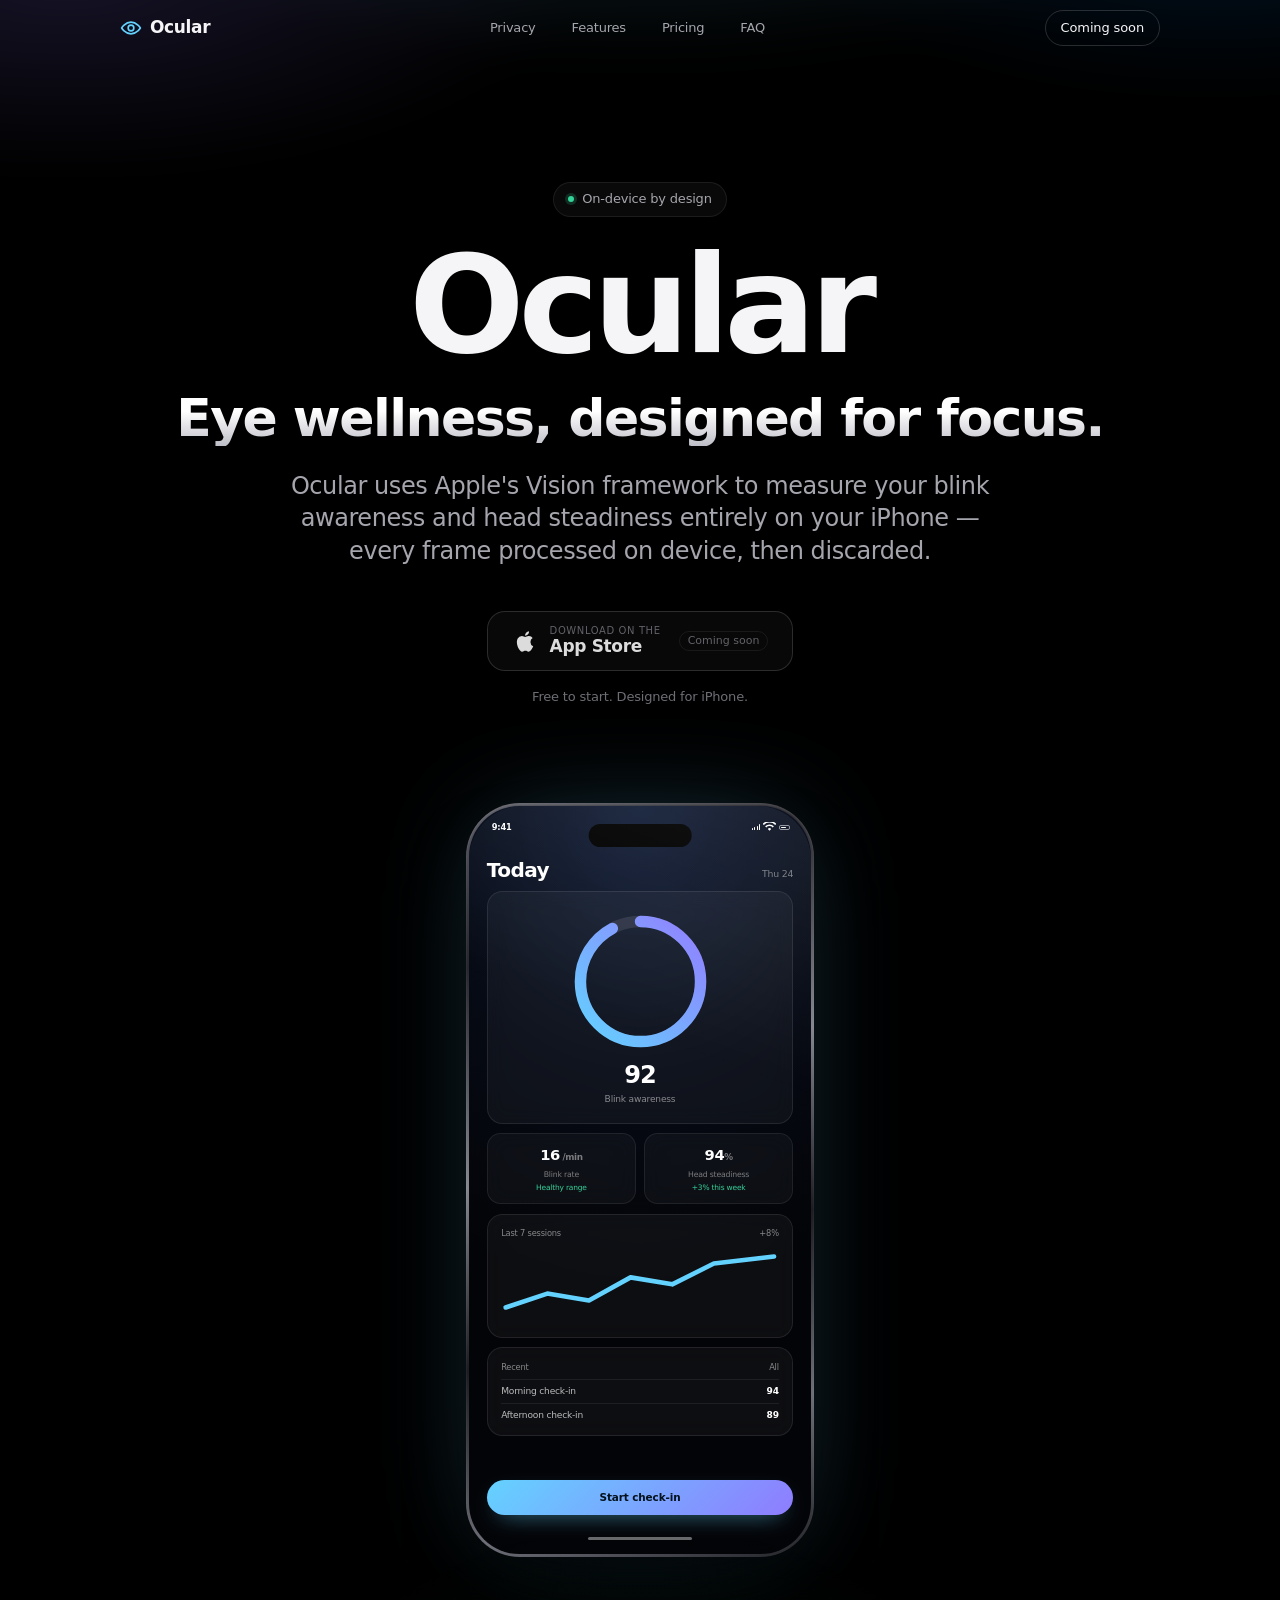
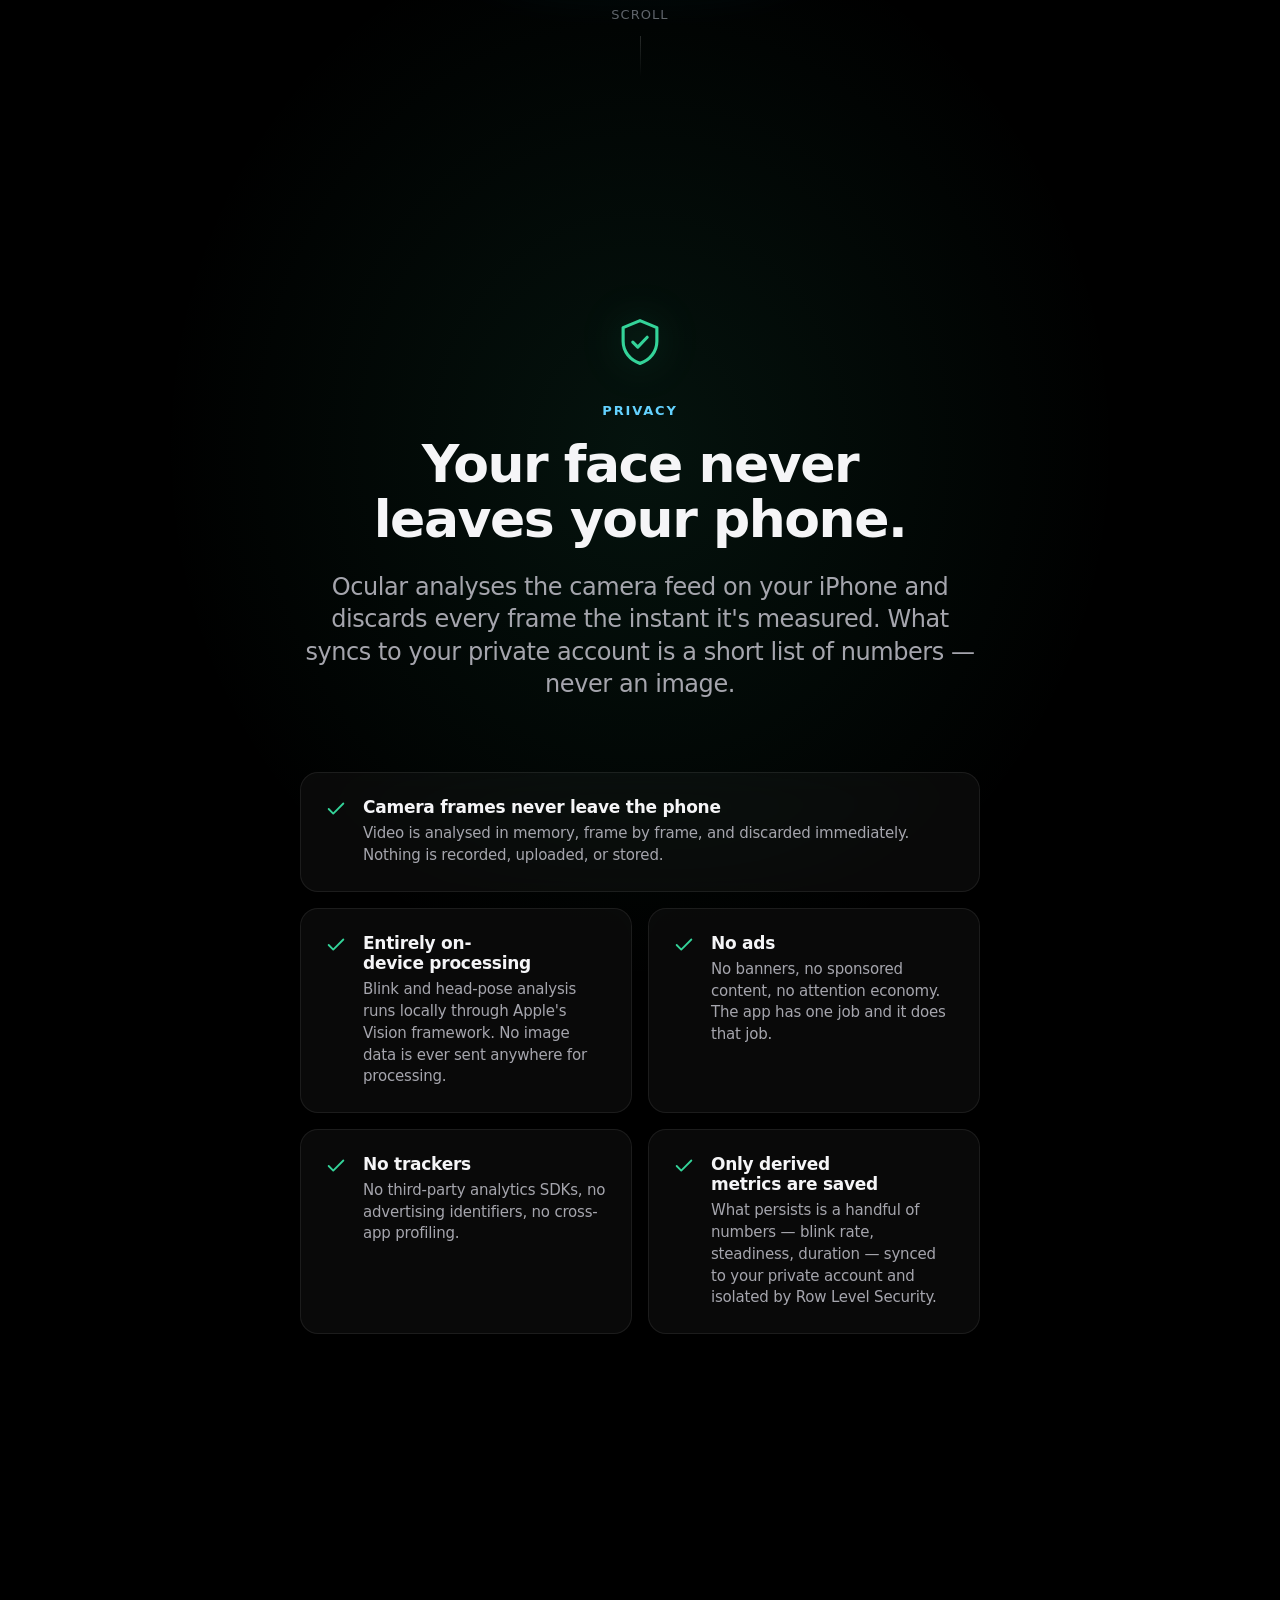
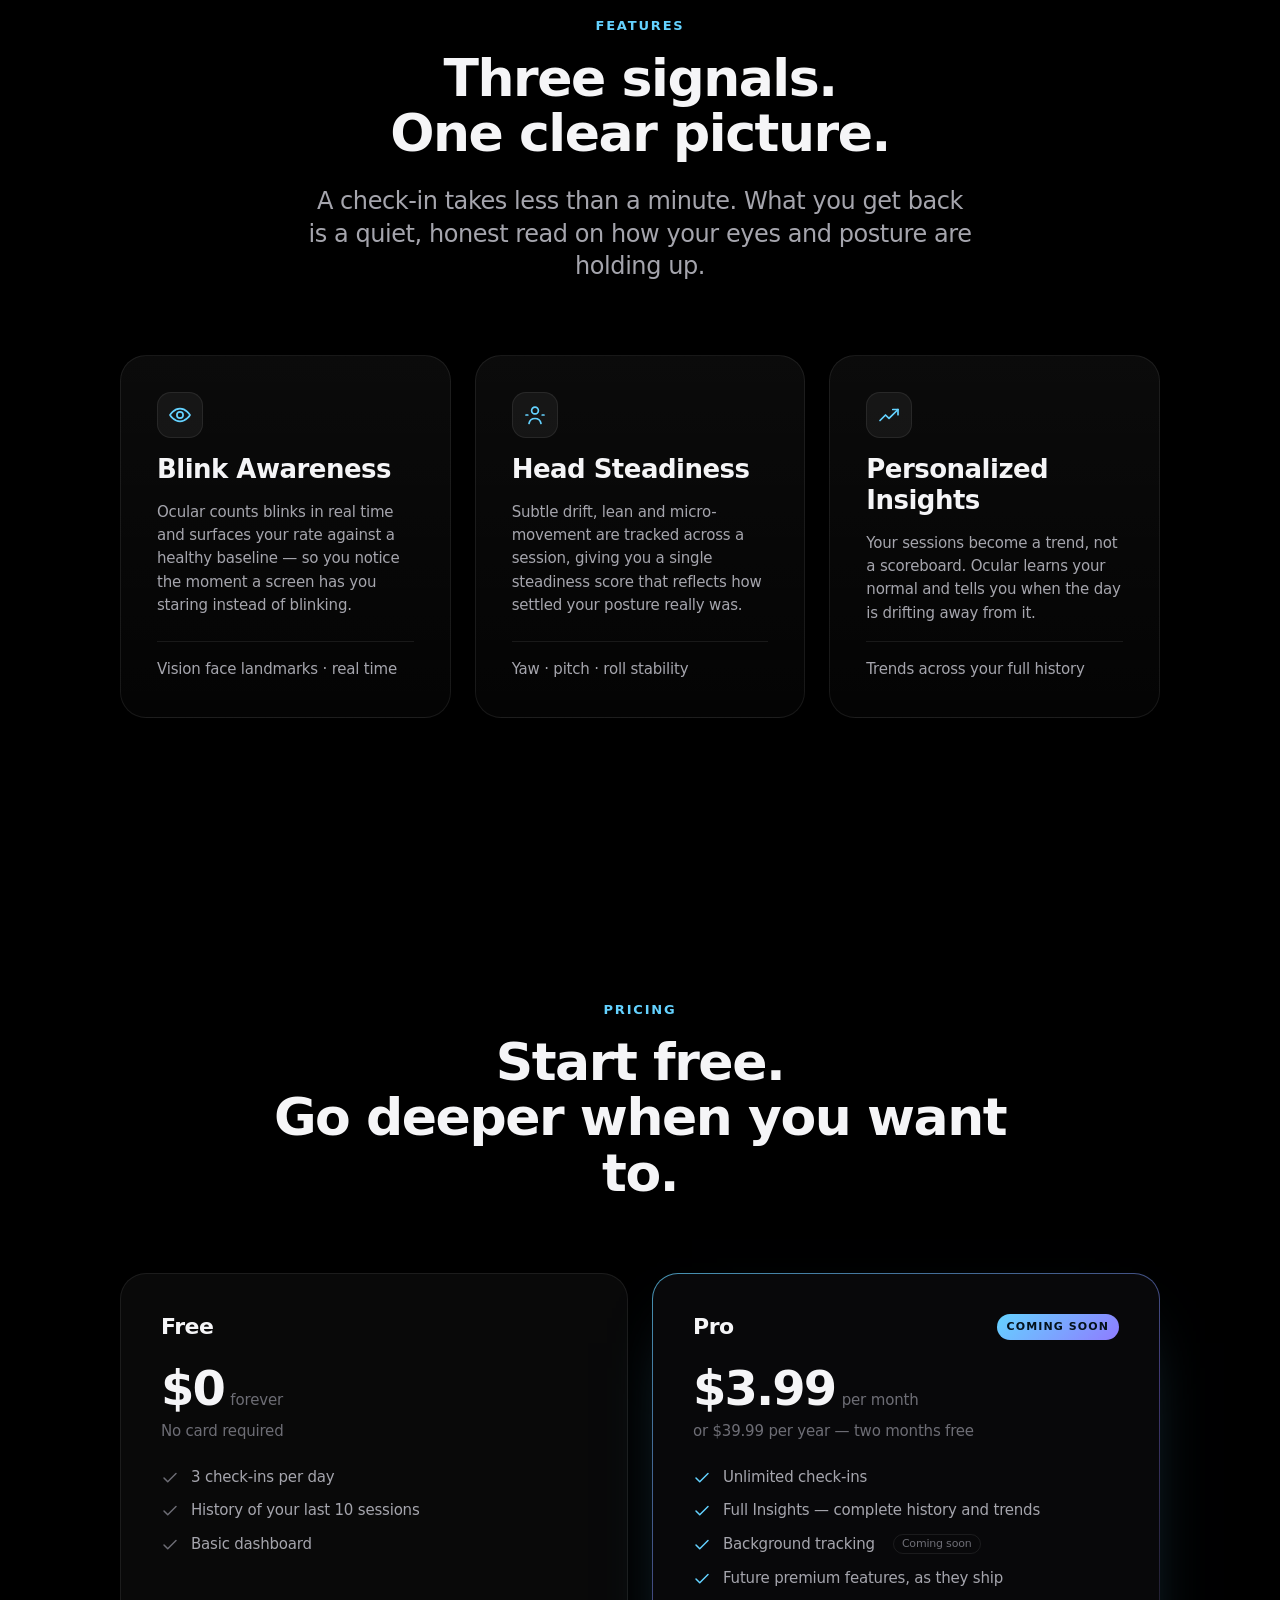
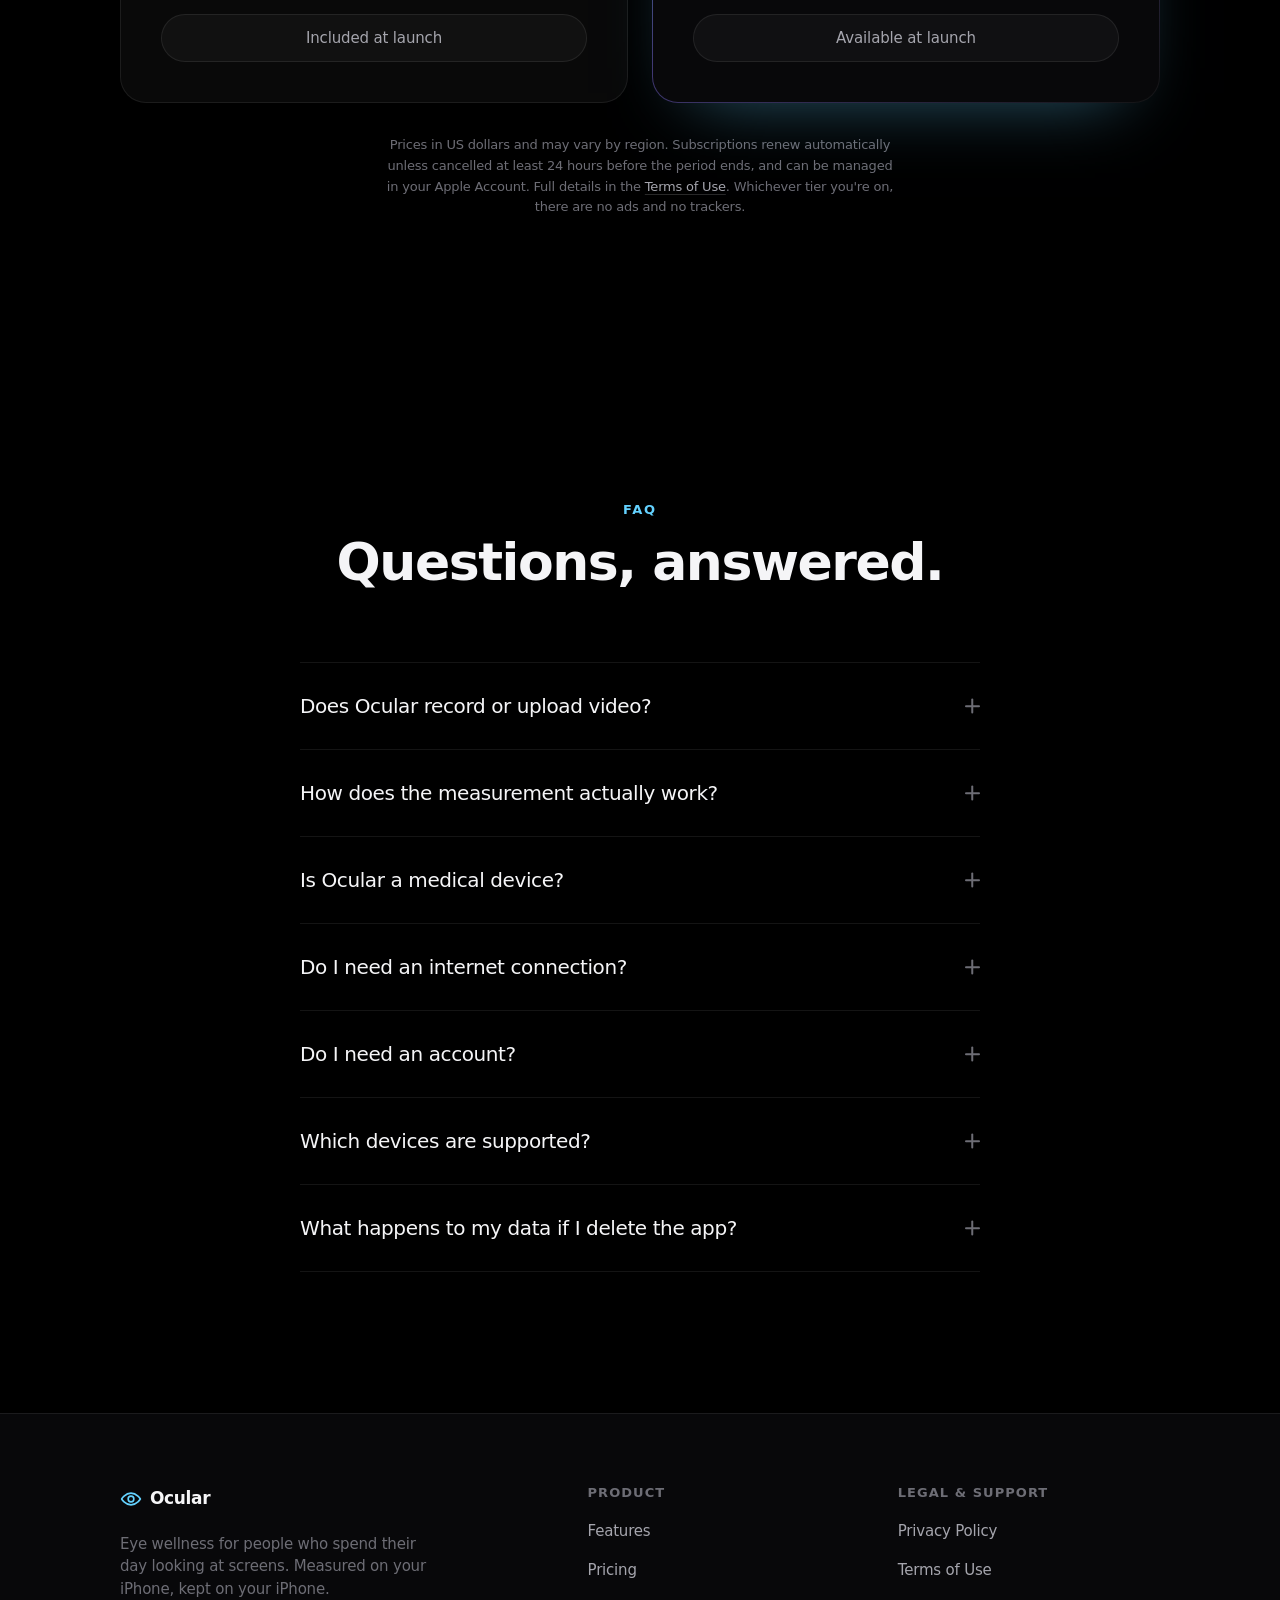
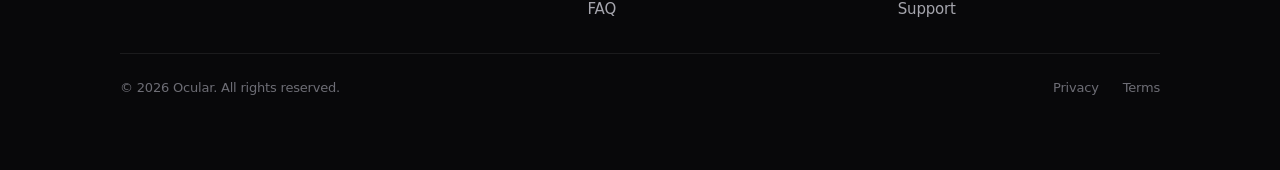
==== commit 81f6b69c: "Complete landing page" ====
--- a/index.html
+++ b/index.html
@@ -40,11 +40,26 @@
   "operatingSystem": "iOS",
   "description": "Ocular measures blink awareness and head steadiness entirely on-device using Apple's Vision framework.",
   "url": "https://ocular.app/",
-  "offers": {
-    "@type": "Offer",
-    "price": "0",
-    "priceCurrency": "USD"
-  }
+  "offers": [
+    {
+      "@type": "Offer",
+      "name": "Free",
+      "price": "0",
+      "priceCurrency": "USD"
+    },
+    {
+      "@type": "Offer",
+      "name": "Ocular Pro (monthly)",
+      "price": "3.99",
+      "priceCurrency": "USD"
+    },
+    {
+      "@type": "Offer",
+      "name": "Ocular Pro (yearly)",
+      "price": "39.99",
+      "priceCurrency": "USD"
+    }
+  ]
 }
 </script>
 </head>
@@ -87,6 +102,8 @@
           <li><a href="#features">Features</a></li>
           <li><a href="#pricing">Pricing</a></li>
           <li><a href="#faq">FAQ</a></li>
+          <li><a href="privacy.html">Privacy Policy</a></li>
+          <li><a href="terms.html">Terms of Use</a></li>
         </ul>
       </div>
     </div>
@@ -124,7 +141,7 @@
           </span>
           <span class="soon">Coming soon</span>
         </button>
-        <p class="cta-note">Free to start. For iPhone, iOS 17 or later.</p>
+        <p class="cta-note">Free to start. Designed for iPhone.</p>
       </div>
 
       <div class="hero__device reveal" style="--delay:300ms">
@@ -217,10 +234,11 @@
           <path d="m8.8 12.1 2.2 2.2 4.2-4.4"/>
         </svg>
         <span class="eyebrow reveal">Privacy</span>
-        <h2 id="privacy-title" class="reveal" style="--delay:60ms">Nothing to upload.<br>Nothing to trust us with.</h2>
+        <h2 id="privacy-title" class="reveal" style="--delay:60ms">Your face never<br>leaves your phone.</h2>
         <p class="lead reveal" style="--delay:120ms">
-          Ocular was built so that the sensitive part — your face — never becomes data
-          anyone else can hold. Not us. Not a server. Not an advertiser.
+          Ocular analyses the camera feed on your iPhone and discards every frame the
+          instant it's measured. What syncs to your private account is a short list of
+          numbers — never an image.
         </p>
       </div>
 
@@ -235,8 +253,8 @@
         <li class="privacy__item reveal" style="--delay:60ms">
           <svg class="privacy__check" viewBox="0 0 24 24" fill="none" stroke="currentColor" stroke-width="2" stroke-linecap="round" stroke-linejoin="round" aria-hidden="true"><path d="M20 6 9 17l-5-5"/></svg>
           <div>
-            <h3>Entirely on-device</h3>
-            <p>All processing runs locally through Apple's Vision framework and the Neural Engine. Ocular works in airplane mode.</p>
+            <h3>Entirely on-device processing</h3>
+            <p>Blink and head-pose analysis runs locally through Apple's Vision framework. No image data is ever sent anywhere for processing.</p>
           </div>
         </li>
         <li class="privacy__item reveal" style="--delay:120ms">
@@ -257,7 +275,7 @@
           <svg class="privacy__check" viewBox="0 0 24 24" fill="none" stroke="currentColor" stroke-width="2" stroke-linecap="round" stroke-linejoin="round" aria-hidden="true"><path d="M20 6 9 17l-5-5"/></svg>
           <div>
             <h3>Only derived metrics are saved</h3>
-            <p>What persists is a handful of numbers — blink rate, steadiness, session length — kept locally on your iPhone.</p>
+            <p>What persists is a handful of numbers — blink rate, steadiness, duration — synced to your private account and isolated by Row Level Security.</p>
           </div>
         </li>
       </ul>
@@ -320,7 +338,7 @@
             Your sessions become a trend, not a scoreboard. Ocular learns your normal and
             tells you when the day is drifting away from it.
           </p>
-          <p class="card__meta">Local trends · zero cloud sync</p>
+          <p class="card__meta">Trends across your full history</p>
         </article>
       </div>
     </div>
@@ -341,6 +359,7 @@
           </div>
 
           <p class="plan__price">$0 <span>forever</span></p>
+          <p class="plan__alt">No card required</p>
 
           <ul class="plan__features">
             <li>
@@ -366,7 +385,8 @@
             <span class="plan__tag">Coming soon</span>
           </div>
 
-          <p class="plan__price">TBA <span>priced at launch</span></p>
+          <p class="plan__price">$3.99 <span>per month</span></p>
+          <p class="plan__alt">or $39.99 per year — two months free</p>
 
           <ul class="plan__features">
             <li>
@@ -391,7 +411,12 @@
         </article>
       </div>
 
-      <p class="pricing__note">Everything in Free stays free. Whichever tier you're on, there are no ads and no trackers.</p>
+      <p class="pricing__note">
+        Prices in US dollars and may vary by region. Subscriptions renew automatically unless
+        cancelled at least 24 hours before the period ends, and can be managed in your Apple
+        Account. Full details in the <a href="terms.html#subscriptions">Terms of Use</a>.
+        Whichever tier you're on, there are no ads and no trackers.
+      </p>
     </div>
   </section>
 
@@ -410,7 +435,7 @@
             <span class="faq__icon" aria-hidden="true"></span>
           </summary>
           <div class="faq__a"><div class="faq__a-inner">
-            <p>No. Frames from the front camera are analysed in memory and released straight away. There is no recording, no upload, and no server that could receive one. Only derived numbers — like blink rate and steadiness — are written to your device.</p>
+            <p>No. Frames from the front camera are analysed in memory and released straight away — nothing is recorded, and no photo or video is ever uploaded. When a session ends, only the numeric results sync to your account: blink rate, blink consistency, head steadiness, duration and timestamps.</p>
           </div></div>
         </details>
 
@@ -440,7 +465,17 @@
             <span class="faq__icon" aria-hidden="true"></span>
           </summary>
           <div class="faq__a"><div class="faq__a-inner">
-            <p>No. Because every measurement happens locally, Ocular is fully functional offline — including in airplane mode.</p>
+            <p>Measurement is local, so a check-in itself works offline. Signing in and syncing finished sessions do need a connection — sessions you record offline sync once you're back online.</p>
+          </div></div>
+        </details>
+
+        <details class="faq__item reveal">
+          <summary class="faq__q">
+            Do I need an account?
+            <span class="faq__icon" aria-hidden="true"></span>
+          </summary>
+          <div class="faq__a"><div class="faq__a-inner">
+            <p>Yes. An account is what lets your history follow you and survive a lost or replaced phone. Sign-in is handled by Supabase Auth, and your sessions are isolated at the database level by Row Level Security, so no other user can read them. You can delete the account and everything in it at any time.</p>
           </div></div>
         </details>
 
@@ -450,7 +485,7 @@
             <span class="faq__icon" aria-hidden="true"></span>
           </summary>
           <div class="faq__a"><div class="faq__a-inner">
-            <p>Ocular is designed for iPhone running iOS 17 or later, with a front-facing camera. We'll confirm the exact device list on the App Store listing at launch.</p>
+            <p>Ocular is built for iPhone with a front-facing camera. The exact iOS version and supported device list are shown on the App Store listing.</p>
           </div></div>
         </details>
 
@@ -460,7 +495,7 @@
             <span class="faq__icon" aria-hidden="true"></span>
           </summary>
           <div class="faq__a"><div class="faq__a-inner">
-            <p>It's gone. Your sessions live in the app's local storage, so deleting Ocular removes them with it. You can also clear your history from inside the app at any time. See the <a href="privacy.html">Privacy Policy</a> for details.</p>
+            <p>Your sessions belong to your account, so removing the app doesn't erase them. From inside Ocular you can export your data, delete a single session, delete every session, or permanently delete your account. See the <a href="privacy.html#deletion">Privacy Policy</a> for details.</p>
           </div></div>
         </details>
       </div>
@@ -493,11 +528,11 @@
       </div>
 
       <div class="footer__col">
-        <h2>Company</h2>
+        <h2>Legal &amp; support</h2>
         <ul class="footer__links">
           <li><a href="privacy.html">Privacy Policy</a></li>
           <li><a href="terms.html">Terms of Use</a></li>
-          <li><a href="https://github.com/" rel="noopener noreferrer" target="_blank">GitHub</a></li>
+          <li><a href="mailto:oculapp@gmail.com">Support</a></li>
         </ul>
       </div>
     </div>
--- a/styles.css
+++ b/styles.css
@@ -1231,6 +1231,12 @@
   color: var(--text-tertiary);
 }
 
+.plan__alt {
+  margin-top: calc(var(--space-6) * -1 + 0.5rem);
+  font-size: var(--fs-small);
+  color: var(--text-tertiary);
+}
+
 .plan__features {
   display: grid;
   gap: var(--space-3);
@@ -1275,10 +1281,24 @@
 }
 
 .pricing__note {
-  margin-top: var(--space-8);
+  max-width: 62ch;
+  margin: var(--space-8) auto 0;
   text-align: center;
   font-size: var(--fs-micro);
+  line-height: 1.6;
   color: var(--text-tertiary);
+}
+
+.pricing__note a {
+  color: var(--text-secondary);
+  text-decoration: underline;
+  text-underline-offset: 3px;
+  text-decoration-color: var(--hairline-strong);
+  transition: color var(--dur-fast) var(--ease-out);
+}
+
+.pricing__note a:hover {
+  color: var(--text);
 }
 
 /* --------------------------------------------------------------------------
@@ -1484,10 +1504,23 @@
   pointer-events: none;
 }
 
-.legal-hero p {
-  margin-top: var(--space-4);
+.legal-hero .lead {
+  margin-top: var(--space-6);
+  max-width: 54ch;
+}
+
+.legal-hero__meta {
+  display: flex;
+  flex-wrap: wrap;
+  align-items: center;
+  gap: 0.5rem var(--space-6);
+  margin-top: var(--space-6);
+  font-size: var(--fs-micro);
   color: var(--text-tertiary);
-  font-size: var(--fs-small);
+}
+
+.legal-hero__meta time {
+  color: var(--text-secondary);
 }
 
 .back-link {
@@ -1509,18 +1542,102 @@
   height: 14px;
 }
 
-.prose {
+/* Two-column legal layout: stacked on mobile, sticky contents on desktop. */
+.legal-layout {
+  display: grid;
+  gap: var(--space-8);
   padding-bottom: clamp(4rem, 10vw, 7rem);
+}
+
+@media (min-width: 980px) {
+  .legal-layout {
+    grid-template-columns: 15rem minmax(0, 1fr);
+    gap: clamp(2.5rem, 5vw, 4.5rem);
+    align-items: start;
+  }
+}
+
+.toc {
+  padding: var(--space-6);
+  border: 1px solid var(--hairline);
+  border-radius: var(--radius-md);
+  background: var(--surface);
+  -webkit-backdrop-filter: blur(20px);
+  backdrop-filter: blur(20px);
+}
+
+@media (min-width: 980px) {
+  .toc {
+    position: sticky;
+    top: calc(var(--nav-h) + 1.5rem);
+    max-height: calc(100vh - var(--nav-h) - 3rem);
+    overflow-y: auto;
+    overscroll-behavior: contain;
+  }
+}
+
+.toc h2 {
+  font-size: var(--fs-micro);
+  font-weight: 600;
+  letter-spacing: 0.08em;
+  text-transform: uppercase;
+  color: var(--text-tertiary);
+  margin-bottom: var(--space-4);
+}
+
+.toc ol {
+  display: grid;
+  gap: 1px;
+}
+
+.toc a {
+  display: block;
+  padding: 0.4rem 0.5rem;
+  margin-inline: -0.5rem;
+  border-radius: 8px;
+  font-size: var(--fs-micro);
+  line-height: 1.35;
+  color: var(--text-secondary);
+  transition: color var(--dur-fast) var(--ease-out),
+    background-color var(--dur-fast) var(--ease-out);
+}
+
+.toc a:hover {
+  color: var(--text);
+  background: var(--surface-hover);
+}
+
+.toc a.is-active {
+  color: var(--accent);
 }
 
 .prose section + section {
   margin-top: clamp(2.5rem, 6vw, 3.5rem);
+}
+
+.prose section {
+  scroll-margin-top: calc(var(--nav-h) + 1.5rem);
 }
 
 .prose h2 {
   font-size: clamp(1.375rem, 3vw, 1.75rem);
   letter-spacing: -0.025em;
   margin-bottom: var(--space-4);
+}
+
+.prose h2 .anchor {
+  margin-left: 0.5rem;
+  font-size: 0.7em;
+  font-weight: 400;
+  color: var(--text-tertiary);
+  text-decoration: none;
+  opacity: 0;
+  transition: opacity var(--dur-fast) var(--ease-out);
+}
+
+.prose h2:hover .anchor,
+.prose h2 .anchor:focus-visible {
+  opacity: 1;
 }
 
 .prose h3 {
@@ -1548,12 +1665,37 @@
   padding-left: 1.125rem;
 }
 
+.prose ol {
+  display: grid;
+  gap: 0.625rem;
+  margin-top: var(--space-4);
+  padding-left: 1.25rem;
+}
+
 .prose li {
   list-style: disc;
 }
 
+.prose ol > li {
+  list-style: decimal;
+}
+
 .prose li::marker {
   color: var(--text-tertiary);
+}
+
+.back-to-top {
+  display: inline-flex;
+  align-items: center;
+  gap: 0.4rem;
+  margin-top: clamp(2.5rem, 6vw, 3.5rem);
+  font-size: var(--fs-micro);
+  color: var(--text-tertiary);
+  transition: color var(--dur-fast) var(--ease-out);
+}
+
+.back-to-top:hover {
+  color: var(--text);
 }
 
 .prose a {
